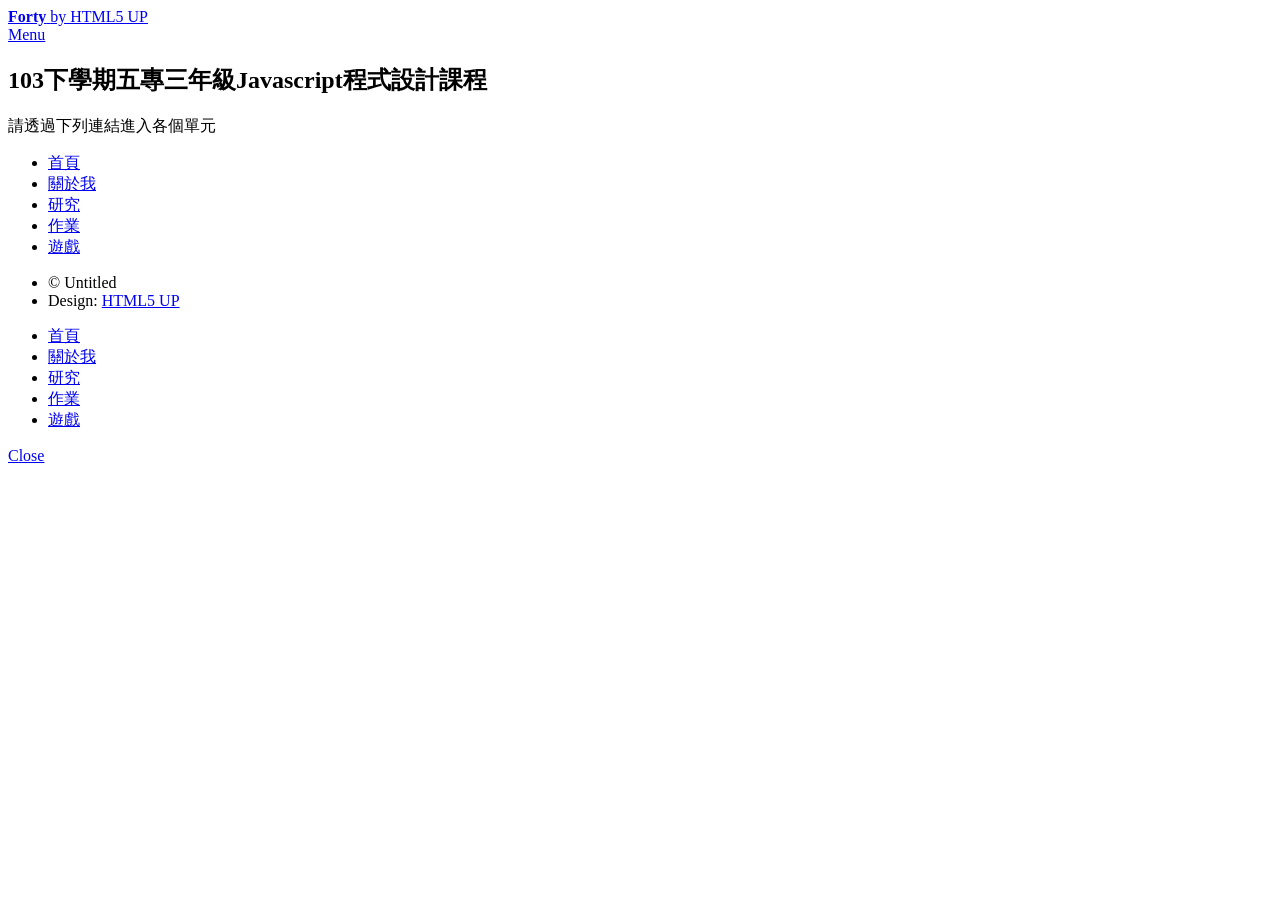
==== html5up-forty/index.html @ 5b2c2dc5 "2" ====
<!DOCTYPE HTML>
<html>
<head>
    <title>Javascript程式設計範例</title>
    <meta charset="utf-8" />
    <meta name="viewport" content="width=device-width, initial-scale=1, user-scalable=no" />
    <link rel="stylesheet" href="assets/css/main.css" />
    <noscript><link rel="stylesheet" href="assets/css/noscript.css" /></noscript>
</head>
<body class="is-preload">

    <!-- Wrapper -->
    <div id="wrapper">

        <!-- Header -->
        <header id="header" class="alt">
            <a href="index.html" class="logo"><strong>Forty</strong> <span>by HTML5 UP</span></a>
            <nav>
                <a href="#menu">Menu</a>
            </nav>
        </header>

        <!-- Menu -->
        <nav id="menu">
            <ul class="links">
                <li><a href="index.html">首頁</a></li>
                <li><a href="about.html">關於我</a></li>
                <li><a href="research.html">研究</a></li>
                <li><a href="homework.html">作業</a></li>
                <li><a href="game.html">遊戲</a></li>
            </ul>
        </nav>

        <!-- Banner -->
        <section id="banner" class="major">
            <div class="inner">
                <header class="major">
                    <h1>103下學期五專三年級Javascript程式設計課程</h1>
                </header>
                <div class="content">
                    <p>請透過下列連結進入各個單元</p>
                    <ul class="actions">
                        <li><a href="index.html" class="button primary">首頁</a></li>
                        <li><a href="about.html" class="button">關於我</a></li>
                        <li><a href="research.html" class="button">研究</a></li>
                        <li><a href="homework.html" class="button">作業</a></li>
                        <li><a href="game.html" class="button">遊戲</a></li>
                    </ul>
                </div>
            </div>
        </section>

        <!-- Main -->
        <div id="main">
            <!-- 你可以選擇在這裡加入更多內容 -->
        </div>

        <!-- Footer -->
        <footer id="footer">
            <div class="inner">
                <ul class="copyright">
                    <li>&copy; Untitled</li><li>Design: <a href="https://html5up.net">HTML5 UP</a></li>
                </ul>
            </div>
        </footer>

    </div>

    <!-- Scripts -->
    <script src="assets/js/jquery.min.js"></script>
    <script src="assets/js/jquery.scrolly.min.js"></script>
    <script src="assets/js/jquery.scrollex.min.js"></script>
    <script src="assets/js/browser.min.js"></script>
    <script src="assets/js/breakpoints.min.js"></script>
    <script src="assets/js/util.js"></script>
    <script src="assets/js/main.js"></script>

</body>
</html>
---- html5up-forty/assets/css/main.css ----
@import url(fontawesome-all.min.css);
@import url("https://fonts.googleapis.com/css?family=Source+Sans+Pro:300,300italic,600,600italic");

/*
	Forty by HTML5 UP
	html5up.net | @ajlkn
	Free for personal and commercial use under the CCA 3.0 license (html5up.net/license)
*/

html, body, div, span, applet, object,
iframe, h1, h2, h3, h4, h5, h6, p, blockquote,
pre, a, abbr, acronym, address, big, cite,
code, del, dfn, em, img, ins, kbd, q, s, samp,
small, strike, strong, sub, sup, tt, var, b,
u, i, center, dl, dt, dd, ol, ul, li, fieldset,
form, label, legend, table, caption, tbody,
tfoot, thead, tr, th, td, article, aside,
canvas, details, embed, figure, figcaption,
footer, header, hgroup, menu, nav, output, ruby,
section, summary, time, mark, audio, video {
	margin: 0;
	padding: 0;
	border: 0;
	font-size: 100%;
	font: inherit;
	vertical-align: baseline;}

article, aside, details, figcaption, figure,
footer, header, hgroup, menu, nav, section {
	display: block;}

body {
	line-height: 1;
}

ol, ul {
	list-style: none;
}

blockquote, q {
	quotes: none;
}

	blockquote:before, blockquote:after, q:before, q:after {
		content: '';
		content: none;
	}

table {
	border-collapse: collapse;
	border-spacing: 0;
}

body {
	-webkit-text-size-adjust: none;
}

mark {
	background-color: transparent;
	color: inherit;
}

input::-moz-focus-inner {
	border: 0;
	padding: 0;
}

input, select, textarea {
	-moz-appearance: none;
	-webkit-appearance: none;
	-ms-appearance: none;
	appearance: none;
}

/* Basic */

	@-ms-viewport {
		width: device-width;
	}

	body {
		-ms-overflow-style: scrollbar;
	}

	@media screen and (max-width: 480px) {

		html, body {
			min-width: 320px;
		}

	}

	html {
		box-sizing: border-box;
	}

	*, *:before, *:after {
		box-sizing: inherit;
	}

	body {
		background: #242943;
	}

		body.is-preload *, body.is-preload *:before, body.is-preload *:after {
			-moz-animation: none !important;
			-webkit-animation: none !important;
			-ms-animation: none !important;
			animation: none !important;
			-moz-transition: none !important;
			-webkit-transition: none !important;
			-ms-transition: none !important;
			transition: none !important;
		}

/* Type */

	body, input, select, textarea {
		color: #ffffff;
		font-family: "Source Sans Pro", Helvetica, sans-serif;
		font-size: 17pt;
		font-weight: 300;
		letter-spacing: 0.025em;
		line-height: 1.65;
	}

		@media screen and (max-width: 1680px) {

			body, input, select, textarea {
				font-size: 14pt;
			}

		}

		@media screen and (max-width: 1280px) {

			body, input, select, textarea {
				font-size: 12pt;
			}

		}

		@media screen and (max-width: 360px) {

			body, input, select, textarea {
				font-size: 11pt;
			}

		}

	a {
		-moz-transition: color 0.2s ease-in-out, border-bottom-color 0.2s ease-in-out;
		-webkit-transition: color 0.2s ease-in-out, border-bottom-color 0.2s ease-in-out;
		-ms-transition: color 0.2s ease-in-out, border-bottom-color 0.2s ease-in-out;
		transition: color 0.2s ease-in-out, border-bottom-color 0.2s ease-in-out;
		border-bottom: dotted 1px;
		color: inherit;
		text-decoration: none;
	}

		a:hover {
			border-bottom-color: transparent;
			color: #9bf1ff !important;
		}

		a:active {
			color: #53e3fb !important;
		}

	strong, b {
		color: #ffffff;
		font-weight: 600;
	}

	em, i {
		font-style: italic;
	}

	p {
		margin: 0 0 2em 0;
	}

	h1, h2, h3, h4, h5, h6 {
		color: #ffffff;
		font-weight: 600;
		line-height: 1.65;
		margin: 0 0 1em 0;
	}

		h1 a, h2 a, h3 a, h4 a, h5 a, h6 a {
			color: inherit;
			border-bottom: 0;
		}

	h1 {
		font-size: 2.5em;
	}

	h2 {
		font-size: 1.75em;
	}

	h3 {
		font-size: 1.35em;
	}

	h4 {
		font-size: 1.1em;
	}

	h5 {
		font-size: 0.9em;
	}

	h6 {
		font-size: 0.7em;
	}

	@media screen and (max-width: 736px) {

		h1 {
			font-size: 2em;
		}

		h2 {
			font-size: 1.5em;
		}

		h3 {
			font-size: 1.25em;
		}

	}

	sub {
		font-size: 0.8em;
		position: relative;
		top: 0.5em;
	}

	sup {
		font-size: 0.8em;
		position: relative;
		top: -0.5em;
	}

	blockquote {
		border-left: solid 4px rgba(212, 212, 255, 0.1);
		font-style: italic;
		margin: 0 0 2em 0;
		padding: 0.5em 0 0.5em 2em;
	}

	code {
		background: rgba(212, 212, 255, 0.035);
		font-family: "Courier New", monospace;
		font-size: 0.9em;
		margin: 0 0.25em;
		padding: 0.25em 0.65em;
	}

	pre {
		-webkit-overflow-scrolling: touch;
		font-family: "Courier New", monospace;
		font-size: 0.9em;
		margin: 0 0 2em 0;
	}

		pre code {
			display: block;
			line-height: 1.75;
			padding: 1em 1.5em;
			overflow-x: auto;
		}

	hr {
		border: 0;
		border-bottom: solid 1px rgba(212, 212, 255, 0.1);
		margin: 2em 0;
	}

		hr.major {
			margin: 3em 0;
		}

	.align-left {
		text-align: left;
	}

	.align-center {
		text-align: center;
	}

	.align-right {
		text-align: right;
	}

/* Row */

	.row {
		display: flex;
		flex-wrap: wrap;
		box-sizing: border-box;
		align-items: stretch;
	}

		.row > * {
			box-sizing: border-box;
		}

		.row.gtr-uniform > * > :last-child {
			margin-bottom: 0;
		}

		.row.aln-left {
			justify-content: flex-start;
		}

		.row.aln-center {
			justify-content: center;
		}

		.row.aln-right {
			justify-content: flex-end;
		}

		.row.aln-top {
			align-items: flex-start;
		}

		.row.aln-middle {
			align-items: center;
		}

		.row.aln-bottom {
			align-items: flex-end;
		}

		.row > .imp {
			order: -1;
		}

		.row > .col-1 {
			width: 8.33333%;
		}

		.row > .off-1 {
			margin-left: 8.33333%;
		}

		.row > .col-2 {
			width: 16.66667%;
		}

		.row > .off-2 {
			margin-left: 16.66667%;
		}

		.row > .col-3 {
			width: 25%;
		}

		.row > .off-3 {
			margin-left: 25%;
		}

		.row > .col-4 {
			width: 33.33333%;
		}

		.row > .off-4 {
			margin-left: 33.33333%;
		}

		.row > .col-5 {
			width: 41.66667%;
		}

		.row > .off-5 {
			margin-left: 41.66667%;
		}

		.row > .col-6 {
			width: 50%;
		}

		.row > .off-6 {
			margin-left: 50%;
		}

		.row > .col-7 {
			width: 58.33333%;
		}

		.row > .off-7 {
			margin-left: 58.33333%;
		}

		.row > .col-8 {
			width: 66.66667%;
		}

		.row > .off-8 {
			margin-left: 66.66667%;
		}

		.row > .col-9 {
			width: 75%;
		}

		.row > .off-9 {
			margin-left: 75%;
		}

		.row > .col-10 {
			width: 83.33333%;
		}

		.row > .off-10 {
			margin-left: 83.33333%;
		}

		.row > .col-11 {
			width: 91.66667%;
		}

		.row > .off-11 {
			margin-left: 91.66667%;
		}

		.row > .col-12 {
			width: 100%;
		}

		.row > .off-12 {
			margin-left: 100%;
		}

		.row.gtr-0 {
			margin-top: 0;
			margin-left: 0em;
		}

			.row.gtr-0 > * {
				padding: 0 0 0 0em;
			}

			.row.gtr-0.gtr-uniform {
				margin-top: 0em;
			}

				.row.gtr-0.gtr-uniform > * {
					padding-top: 0em;
				}

		.row.gtr-25 {
			margin-top: 0;
			margin-left: -0.5em;
		}

			.row.gtr-25 > * {
				padding: 0 0 0 0.5em;
			}

			.row.gtr-25.gtr-uniform {
				margin-top: -0.5em;
			}

				.row.gtr-25.gtr-uniform > * {
					padding-top: 0.5em;
				}

		.row.gtr-50 {
			margin-top: 0;
			margin-left: -1em;
		}

			.row.gtr-50 > * {
				padding: 0 0 0 1em;
			}

			.row.gtr-50.gtr-uniform {
				margin-top: -1em;
			}

				.row.gtr-50.gtr-uniform > * {
					padding-top: 1em;
				}

		.row {
			margin-top: 0;
			margin-left: -2em;
		}

			.row > * {
				padding: 0 0 0 2em;
			}

			.row.gtr-uniform {
				margin-top: -2em;
			}

				.row.gtr-uniform > * {
					padding-top: 2em;
				}

		.row.gtr-150 {
			margin-top: 0;
			margin-left: -3em;
		}

			.row.gtr-150 > * {
				padding: 0 0 0 3em;
			}

			.row.gtr-150.gtr-uniform {
				margin-top: -3em;
			}

				.row.gtr-150.gtr-uniform > * {
					padding-top: 3em;
				}

		.row.gtr-200 {
			margin-top: 0;
			margin-left: -4em;
		}

			.row.gtr-200 > * {
				padding: 0 0 0 4em;
			}

			.row.gtr-200.gtr-uniform {
				margin-top: -4em;
			}

				.row.gtr-200.gtr-uniform > * {
					padding-top: 4em;
				}

		@media screen and (max-width: 1680px) {

			.row {
				display: flex;
				flex-wrap: wrap;
				box-sizing: border-box;
				align-items: stretch;
			}

				.row > * {
					box-sizing: border-box;
				}

				.row.gtr-uniform > * > :last-child {
					margin-bottom: 0;
				}

				.row.aln-left {
					justify-content: flex-start;
				}

				.row.aln-center {
					justify-content: center;
				}

				.row.aln-right {
					justify-content: flex-end;
				}

				.row.aln-top {
					align-items: flex-start;
				}

				.row.aln-middle {
					align-items: center;
				}

				.row.aln-bottom {
					align-items: flex-end;
				}

				.row > .imp-xlarge {
					order: -1;
				}

				.row > .col-1-xlarge {
					width: 8.33333%;
				}

				.row > .off-1-xlarge {
					margin-left: 8.33333%;
				}

				.row > .col-2-xlarge {
					width: 16.66667%;
				}

				.row > .off-2-xlarge {
					margin-left: 16.66667%;
				}

				.row > .col-3-xlarge {
					width: 25%;
				}

				.row > .off-3-xlarge {
					margin-left: 25%;
				}

				.row > .col-4-xlarge {
					width: 33.33333%;
				}

				.row > .off-4-xlarge {
					margin-left: 33.33333%;
				}

				.row > .col-5-xlarge {
					width: 41.66667%;
				}

				.row > .off-5-xlarge {
					margin-left: 41.66667%;
				}

				.row > .col-6-xlarge {
					width: 50%;
				}

				.row > .off-6-xlarge {
					margin-left: 50%;
				}

				.row > .col-7-xlarge {
					width: 58.33333%;
				}

				.row > .off-7-xlarge {
					margin-left: 58.33333%;
				}

				.row > .col-8-xlarge {
					width: 66.66667%;
				}

				.row > .off-8-xlarge {
					margin-left: 66.66667%;
				}

				.row > .col-9-xlarge {
					width: 75%;
				}

				.row > .off-9-xlarge {
					margin-left: 75%;
				}

				.row > .col-10-xlarge {
					width: 83.33333%;
				}

				.row > .off-10-xlarge {
					margin-left: 83.33333%;
				}

				.row > .col-11-xlarge {
					width: 91.66667%;
				}

				.row > .off-11-xlarge {
					margin-left: 91.66667%;
				}

				.row > .col-12-xlarge {
					width: 100%;
				}

				.row > .off-12-xlarge {
					margin-left: 100%;
				}

				.row.gtr-0 {
					margin-top: 0;
					margin-left: 0em;
				}

					.row.gtr-0 > * {
						padding: 0 0 0 0em;
					}

					.row.gtr-0.gtr-uniform {
						margin-top: 0em;
					}

						.row.gtr-0.gtr-uniform > * {
							padding-top: 0em;
						}

				.row.gtr-25 {
					margin-top: 0;
					margin-left: -0.5em;
				}

					.row.gtr-25 > * {
						padding: 0 0 0 0.5em;
					}

					.row.gtr-25.gtr-uniform {
						margin-top: -0.5em;
					}

						.row.gtr-25.gtr-uniform > * {
							padding-top: 0.5em;
						}

				.row.gtr-50 {
					margin-top: 0;
					margin-left: -1em;
				}

					.row.gtr-50 > * {
						padding: 0 0 0 1em;
					}

					.row.gtr-50.gtr-uniform {
						margin-top: -1em;
					}

						.row.gtr-50.gtr-uniform > * {
							padding-top: 1em;
						}

				.row {
					margin-top: 0;
					margin-left: -2em;
				}

					.row > * {
						padding: 0 0 0 2em;
					}

					.row.gtr-uniform {
						margin-top: -2em;
					}

						.row.gtr-uniform > * {
							padding-top: 2em;
						}

				.row.gtr-150 {
					margin-top: 0;
					margin-left: -3em;
				}

					.row.gtr-150 > * {
						padding: 0 0 0 3em;
					}

					.row.gtr-150.gtr-uniform {
						margin-top: -3em;
					}

						.row.gtr-150.gtr-uniform > * {
							padding-top: 3em;
						}

				.row.gtr-200 {
					margin-top: 0;
					margin-left: -4em;
				}

					.row.gtr-200 > * {
						padding: 0 0 0 4em;
					}

					.row.gtr-200.gtr-uniform {
						margin-top: -4em;
					}

						.row.gtr-200.gtr-uniform > * {
							padding-top: 4em;
						}

		}

		@media screen and (max-width: 1280px) {

			.row {
				display: flex;
				flex-wrap: wrap;
				box-sizing: border-box;
				align-items: stretch;
			}

				.row > * {
					box-sizing: border-box;
				}

				.row.gtr-uniform > * > :last-child {
					margin-bottom: 0;
				}

				.row.aln-left {
					justify-content: flex-start;
				}

				.row.aln-center {
					justify-content: center;
				}

				.row.aln-right {
					justify-content: flex-end;
				}

				.row.aln-top {
					align-items: flex-start;
				}

				.row.aln-middle {
					align-items: center;
				}

				.row.aln-bottom {
					align-items: flex-end;
				}

				.row > .imp-large {
					order: -1;
				}

				.row > .col-1-large {
					width: 8.33333%;
				}

				.row > .off-1-large {
					margin-left: 8.33333%;
				}

				.row > .col-2-large {
					width: 16.66667%;
				}

				.row > .off-2-large {
					margin-left: 16.66667%;
				}

				.row > .col-3-large {
					width: 25%;
				}

				.row > .off-3-large {
					margin-left: 25%;
				}

				.row > .col-4-large {
					width: 33.33333%;
				}

				.row > .off-4-large {
					margin-left: 33.33333%;
				}

				.row > .col-5-large {
					width: 41.66667%;
				}

				.row > .off-5-large {
					margin-left: 41.66667%;
				}

				.row > .col-6-large {
					width: 50%;
				}

				.row > .off-6-large {
					margin-left: 50%;
				}

				.row > .col-7-large {
					width: 58.33333%;
				}

				.row > .off-7-large {
					margin-left: 58.33333%;
				}

				.row > .col-8-large {
					width: 66.66667%;
				}

				.row > .off-8-large {
					margin-left: 66.66667%;
				}

				.row > .col-9-large {
					width: 75%;
				}

				.row > .off-9-large {
					margin-left: 75%;
				}

				.row > .col-10-large {
					width: 83.33333%;
				}

				.row > .off-10-large {
					margin-left: 83.33333%;
				}

				.row > .col-11-large {
					width: 91.66667%;
				}

				.row > .off-11-large {
					margin-left: 91.66667%;
				}

				.row > .col-12-large {
					width: 100%;
				}

				.row > .off-12-large {
					margin-left: 100%;
				}

				.row.gtr-0 {
					margin-top: 0;
					margin-left: 0em;
				}

					.row.gtr-0 > * {
						padding: 0 0 0 0em;
					}

					.row.gtr-0.gtr-uniform {
						margin-top: 0em;
					}

						.row.gtr-0.gtr-uniform > * {
							padding-top: 0em;
						}

				.row.gtr-25 {
					margin-top: 0;
					margin-left: -0.375em;
				}

					.row.gtr-25 > * {
						padding: 0 0 0 0.375em;
					}

					.row.gtr-25.gtr-uniform {
						margin-top: -0.375em;
					}

						.row.gtr-25.gtr-uniform > * {
							padding-top: 0.375em;
						}

				.row.gtr-50 {
					margin-top: 0;
					margin-left: -0.75em;
				}

					.row.gtr-50 > * {
						padding: 0 0 0 0.75em;
					}

					.row.gtr-50.gtr-uniform {
						margin-top: -0.75em;
					}

						.row.gtr-50.gtr-uniform > * {
							padding-top: 0.75em;
						}

				.row {
					margin-top: 0;
					margin-left: -1.5em;
				}

					.row > * {
						padding: 0 0 0 1.5em;
					}

					.row.gtr-uniform {
						margin-top: -1.5em;
					}

						.row.gtr-uniform > * {
							padding-top: 1.5em;
						}

				.row.gtr-150 {
					margin-top: 0;
					margin-left: -2.25em;
				}

					.row.gtr-150 > * {
						padding: 0 0 0 2.25em;
					}

					.row.gtr-150.gtr-uniform {
						margin-top: -2.25em;
					}

						.row.gtr-150.gtr-uniform > * {
							padding-top: 2.25em;
						}

				.row.gtr-200 {
					margin-top: 0;
					margin-left: -3em;
				}

					.row.gtr-200 > * {
						padding: 0 0 0 3em;
					}

					.row.gtr-200.gtr-uniform {
						margin-top: -3em;
					}

						.row.gtr-200.gtr-uniform > * {
							padding-top: 3em;
						}

		}

		@media screen and (max-width: 980px) {

			.row {
				display: flex;
				flex-wrap: wrap;
				box-sizing: border-box;
				align-items: stretch;
			}

				.row > * {
					box-sizing: border-box;
				}

				.row.gtr-uniform > * > :last-child {
					margin-bottom: 0;
				}

				.row.aln-left {
					justify-content: flex-start;
				}

				.row.aln-center {
					justify-content: center;
				}

				.row.aln-right {
					justify-content: flex-end;
				}

				.row.aln-top {
					align-items: flex-start;
				}

				.row.aln-middle {
					align-items: center;
				}

				.row.aln-bottom {
					align-items: flex-end;
				}

				.row > .imp-medium {
					order: -1;
				}

				.row > .col-1-medium {
					width: 8.33333%;
				}

				.row > .off-1-medium {
					margin-left: 8.33333%;
				}

				.row > .col-2-medium {
					width: 16.66667%;
				}

				.row > .off-2-medium {
					margin-left: 16.66667%;
				}

				.row > .col-3-medium {
					width: 25%;
				}

				.row > .off-3-medium {
					margin-left: 25%;
				}

				.row > .col-4-medium {
					width: 33.33333%;
				}

				.row > .off-4-medium {
					margin-left: 33.33333%;
				}

				.row > .col-5-medium {
					width: 41.66667%;
				}

				.row > .off-5-medium {
					margin-left: 41.66667%;
				}

				.row > .col-6-medium {
					width: 50%;
				}

				.row > .off-6-medium {
					margin-left: 50%;
				}

				.row > .col-7-medium {
					width: 58.33333%;
				}

				.row > .off-7-medium {
					margin-left: 58.33333%;
				}

				.row > .col-8-medium {
					width: 66.66667%;
				}

				.row > .off-8-medium {
					margin-left: 66.66667%;
				}

				.row > .col-9-medium {
					width: 75%;
				}

				.row > .off-9-medium {
					margin-left: 75%;
				}

				.row > .col-10-medium {
					width: 83.33333%;
				}

				.row > .off-10-medium {
					margin-left: 83.33333%;
				}

				.row > .col-11-medium {
					width: 91.66667%;
				}

				.row > .off-11-medium {
					margin-left: 91.66667%;
				}

				.row > .col-12-medium {
					width: 100%;
				}

				.row > .off-12-medium {
					margin-left: 100%;
				}

				.row.gtr-0 {
					margin-top: 0;
					margin-left: 0em;
				}

					.row.gtr-0 > * {
						padding: 0 0 0 0em;
					}

					.row.gtr-0.gtr-uniform {
						margin-top: 0em;
					}

						.row.gtr-0.gtr-uniform > * {
							padding-top: 0em;
						}

				.row.gtr-25 {
					margin-top: 0;
					margin-left: -0.375em;
				}

					.row.gtr-25 > * {
						padding: 0 0 0 0.375em;
					}

					.row.gtr-25.gtr-uniform {
						margin-top: -0.375em;
					}

						.row.gtr-25.gtr-uniform > * {
							padding-top: 0.375em;
						}

				.row.gtr-50 {
					margin-top: 0;
					margin-left: -0.75em;
				}

					.row.gtr-50 > * {
						padding: 0 0 0 0.75em;
					}

					.row.gtr-50.gtr-uniform {
						margin-top: -0.75em;
					}

						.row.gtr-50.gtr-uniform > * {
							padding-top: 0.75em;
						}

				.row {
					margin-top: 0;
					margin-left: -1.5em;
				}

					.row > * {
						padding: 0 0 0 1.5em;
					}

					.row.gtr-uniform {
						margin-top: -1.5em;
					}

						.row.gtr-uniform > * {
							padding-top: 1.5em;
						}

				.row.gtr-150 {
					margin-top: 0;
					margin-left: -2.25em;
				}

					.row.gtr-150 > * {
						padding: 0 0 0 2.25em;
					}

					.row.gtr-150.gtr-uniform {
						margin-top: -2.25em;
					}

						.row.gtr-150.gtr-uniform > * {
							padding-top: 2.25em;
						}

				.row.gtr-200 {
					margin-top: 0;
					margin-left: -3em;
				}

					.row.gtr-200 > * {
						padding: 0 0 0 3em;
					}

					.row.gtr-200.gtr-uniform {
						margin-top: -3em;
					}

						.row.gtr-200.gtr-uniform > * {
							padding-top: 3em;
						}

		}

		@media screen and (max-width: 736px) {

			.row {
				display: flex;
				flex-wrap: wrap;
				box-sizing: border-box;
				align-items: stretch;
			}

				.row > * {
					box-sizing: border-box;
				}

				.row.gtr-uniform > * > :last-child {
					margin-bottom: 0;
				}

				.row.aln-left {
					justify-content: flex-start;
				}

				.row.aln-center {
					justify-content: center;
				}

				.row.aln-right {
					justify-content: flex-end;
				}

				.row.aln-top {
					align-items: flex-start;
				}

				.row.aln-middle {
					align-items: center;
				}

				.row.aln-bottom {
					align-items: flex-end;
				}

				.row > .imp-small {
					order: -1;
				}

				.row > .col-1-small {
					width: 8.33333%;
				}

				.row > .off-1-small {
					margin-left: 8.33333%;
				}

				.row > .col-2-small {
					width: 16.66667%;
				}

				.row > .off-2-small {
					margin-left: 16.66667%;
				}

				.row > .col-3-small {
					width: 25%;
				}

				.row > .off-3-small {
					margin-left: 25%;
				}

				.row > .col-4-small {
					width: 33.33333%;
				}

				.row > .off-4-small {
					margin-left: 33.33333%;
				}

				.row > .col-5-small {
					width: 41.66667%;
				}

				.row > .off-5-small {
					margin-left: 41.66667%;
				}

				.row > .col-6-small {
					width: 50%;
				}

				.row > .off-6-small {
					margin-left: 50%;
				}

				.row > .col-7-small {
					width: 58.33333%;
				}

				.row > .off-7-small {
					margin-left: 58.33333%;
				}

				.row > .col-8-small {
					width: 66.66667%;
				}

				.row > .off-8-small {
					margin-left: 66.66667%;
				}

				.row > .col-9-small {
					width: 75%;
				}

				.row > .off-9-small {
					margin-left: 75%;
				}

				.row > .col-10-small {
					width: 83.33333%;
				}

				.row > .off-10-small {
					margin-left: 83.33333%;
				}

				.row > .col-11-small {
					width: 91.66667%;
				}

				.row > .off-11-small {
					margin-left: 91.66667%;
				}

				.row > .col-12-small {
					width: 100%;
				}

				.row > .off-12-small {
					margin-left: 100%;
				}

				.row.gtr-0 {
					margin-top: 0;
					margin-left: 0em;
				}

					.row.gtr-0 > * {
						padding: 0 0 0 0em;
					}

					.row.gtr-0.gtr-uniform {
						margin-top: 0em;
					}

						.row.gtr-0.gtr-uniform > * {
							padding-top: 0em;
						}

				.row.gtr-25 {
					margin-top: 0;
					margin-left: -0.3125em;
				}

					.row.gtr-25 > * {
						padding: 0 0 0 0.3125em;
					}

					.row.gtr-25.gtr-uniform {
						margin-top: -0.3125em;
					}

						.row.gtr-25.gtr-uniform > * {
							padding-top: 0.3125em;
						}

				.row.gtr-50 {
					margin-top: 0;
					margin-left: -0.625em;
				}

					.row.gtr-50 > * {
						padding: 0 0 0 0.625em;
					}

					.row.gtr-50.gtr-uniform {
						margin-top: -0.625em;
					}

						.row.gtr-50.gtr-uniform > * {
							padding-top: 0.625em;
						}

				.row {
					margin-top: 0;
					margin-left: -1.25em;
				}

					.row > * {
						padding: 0 0 0 1.25em;
					}

					.row.gtr-uniform {
						margin-top: -1.25em;
					}

						.row.gtr-uniform > * {
							padding-top: 1.25em;
						}

				.row.gtr-150 {
					margin-top: 0;
					margin-left: -1.875em;
				}

					.row.gtr-150 > * {
						padding: 0 0 0 1.875em;
					}

					.row.gtr-150.gtr-uniform {
						margin-top: -1.875em;
					}

						.row.gtr-150.gtr-uniform > * {
							padding-top: 1.875em;
						}

				.row.gtr-200 {
					margin-top: 0;
					margin-left: -2.5em;
				}

					.row.gtr-200 > * {
						padding: 0 0 0 2.5em;
					}

					.row.gtr-200.gtr-uniform {
						margin-top: -2.5em;
					}

						.row.gtr-200.gtr-uniform > * {
							padding-top: 2.5em;
						}

		}

		@media screen and (max-width: 480px) {

			.row {
				display: flex;
				flex-wrap: wrap;
				box-sizing: border-box;
				align-items: stretch;
			}

				.row > * {
					box-sizing: border-box;
				}

				.row.gtr-uniform > * > :last-child {
					margin-bottom: 0;
				}

				.row.aln-left {
					justify-content: flex-start;
				}

				.row.aln-center {
					justify-content: center;
				}

				.row.aln-right {
					justify-content: flex-end;
				}

				.row.aln-top {
					align-items: flex-start;
				}

				.row.aln-middle {
					align-items: center;
				}

				.row.aln-bottom {
					align-items: flex-end;
				}

				.row > .imp-xsmall {
					order: -1;
				}

				.row > .col-1-xsmall {
					width: 8.33333%;
				}

				.row > .off-1-xsmall {
					margin-left: 8.33333%;
				}

				.row > .col-2-xsmall {
					width: 16.66667%;
				}

				.row > .off-2-xsmall {
					margin-left: 16.66667%;
				}

				.row > .col-3-xsmall {
					width: 25%;
				}

				.row > .off-3-xsmall {
					margin-left: 25%;
				}

				.row > .col-4-xsmall {
					width: 33.33333%;
				}

				.row > .off-4-xsmall {
					margin-left: 33.33333%;
				}

				.row > .col-5-xsmall {
					width: 41.66667%;
				}

				.row > .off-5-xsmall {
					margin-left: 41.66667%;
				}

				.row > .col-6-xsmall {
					width: 50%;
				}

				.row > .off-6-xsmall {
					margin-left: 50%;
				}

				.row > .col-7-xsmall {
					width: 58.33333%;
				}

				.row > .off-7-xsmall {
					margin-left: 58.33333%;
				}

				.row > .col-8-xsmall {
					width: 66.66667%;
				}

				.row > .off-8-xsmall {
					margin-left: 66.66667%;
				}

				.row > .col-9-xsmall {
					width: 75%;
				}

				.row > .off-9-xsmall {
					margin-left: 75%;
				}

				.row > .col-10-xsmall {
					width: 83.33333%;
				}

				.row > .off-10-xsmall {
					margin-left: 83.33333%;
				}

				.row > .col-11-xsmall {
					width: 91.66667%;
				}

				.row > .off-11-xsmall {
					margin-left: 91.66667%;
				}

				.row > .col-12-xsmall {
					width: 100%;
				}

				.row > .off-12-xsmall {
					margin-left: 100%;
				}

				.row.gtr-0 {
					margin-top: 0;
					margin-left: 0em;
				}

					.row.gtr-0 > * {
						padding: 0 0 0 0em;
					}

					.row.gtr-0.gtr-uniform {
						margin-top: 0em;
					}

						.row.gtr-0.gtr-uniform > * {
							padding-top: 0em;
						}

				.row.gtr-25 {
					margin-top: 0;
					margin-left: -0.3125em;
				}

					.row.gtr-25 > * {
						padding: 0 0 0 0.3125em;
					}

					.row.gtr-25.gtr-uniform {
						margin-top: -0.3125em;
					}

						.row.gtr-25.gtr-uniform > * {
							padding-top: 0.3125em;
						}

				.row.gtr-50 {
					margin-top: 0;
					margin-left: -0.625em;
				}

					.row.gtr-50 > * {
						padding: 0 0 0 0.625em;
					}

					.row.gtr-50.gtr-uniform {
						margin-top: -0.625em;
					}

						.row.gtr-50.gtr-uniform > * {
							padding-top: 0.625em;
						}

				.row {
					margin-top: 0;
					margin-left: -1.25em;
				}

					.row > * {
						padding: 0 0 0 1.25em;
					}

					.row.gtr-uniform {
						margin-top: -1.25em;
					}

						.row.gtr-uniform > * {
							padding-top: 1.25em;
						}

				.row.gtr-150 {
					margin-top: 0;
					margin-left: -1.875em;
				}

					.row.gtr-150 > * {
						padding: 0 0 0 1.875em;
					}

					.row.gtr-150.gtr-uniform {
						margin-top: -1.875em;
					}

						.row.gtr-150.gtr-uniform > * {
							padding-top: 1.875em;
						}

				.row.gtr-200 {
					margin-top: 0;
					margin-left: -2.5em;
				}

					.row.gtr-200 > * {
						padding: 0 0 0 2.5em;
					}

					.row.gtr-200.gtr-uniform {
						margin-top: -2.5em;
					}

						.row.gtr-200.gtr-uniform > * {
							padding-top: 2.5em;
						}

		}

/* Section/Article */

	section.special, article.special {
		text-align: center;
	}

	header.major {
		width: -moz-max-content;
		width: -webkit-max-content;
		width: -ms-max-content;
		width: max-content;
		margin-bottom: 2em;
	}

		header.major > :first-child {
			margin-bottom: 0;
			width: calc(100% + 0.5em);
		}

			header.major > :first-child:after {
				content: '';
				background-color: #ffffff;
				display: block;
				height: 2px;
				margin: 0.325em 0 0.5em 0;
				width: 100%;
			}

		header.major > p {
			font-size: 0.7em;
			font-weight: 600;
			letter-spacing: 0.25em;
			margin-bottom: 0;
			text-transform: uppercase;
		}

		body.is-ie header.major > :first-child:after {
			max-width: 9em;
		}

		body.is-ie header.major > h1:after {
			max-width: 100% !important;
		}

	@media screen and (max-width: 736px) {

		header.major > p br {
			display: none;
		}

	}

/* Form */

	form {
		margin: 0 0 2em 0;
	}

		form > :last-child {
			margin-bottom: 0;
		}

		form > .fields {
			display: -moz-flex;
			display: -webkit-flex;
			display: -ms-flex;
			display: flex;
			-moz-flex-wrap: wrap;
			-webkit-flex-wrap: wrap;
			-ms-flex-wrap: wrap;
			flex-wrap: wrap;
			width: calc(100% + 3em);
			margin: -1.5em 0 2em -1.5em;
		}

			form > .fields > .field {
				-moz-flex-grow: 0;
				-webkit-flex-grow: 0;
				-ms-flex-grow: 0;
				flex-grow: 0;
				-moz-flex-shrink: 0;
				-webkit-flex-shrink: 0;
				-ms-flex-shrink: 0;
				flex-shrink: 0;
				padding: 1.5em 0 0 1.5em;
				width: calc(100% - 1.5em);
			}

				form > .fields > .field.half {
					width: calc(50% - 0.75em);
				}

				form > .fields > .field.third {
					width: calc(100%/3 - 0.5em);
				}

				form > .fields > .field.quarter {
					width: calc(25% - 0.375em);
				}

		@media screen and (max-width: 480px) {

			form > .fields {
				width: calc(100% + 3em);
				margin: -1.5em 0 2em -1.5em;
			}

				form > .fields > .field {
					padding: 1.5em 0 0 1.5em;
					width: calc(100% - 1.5em);
				}

					form > .fields > .field.half {
						width: calc(100% - 1.5em);
					}

					form > .fields > .field.third {
						width: calc(100% - 1.5em);
					}

					form > .fields > .field.quarter {
						width: calc(100% - 1.5em);
					}

		}

	label {
		color: #ffffff;
		display: block;
		font-size: 0.8em;
		font-weight: 600;
		letter-spacing: 0.25em;
		margin: 0 0 1em 0;
		text-transform: uppercase;
	}

	input[type="text"],
	input[type="password"],
	input[type="email"],
	input[type="tel"],
	input[type="search"],
	input[type="url"],
	select,
	textarea {
		-moz-appearance: none;
		-webkit-appearance: none;
		-ms-appearance: none;
		appearance: none;
		background: rgba(212, 212, 255, 0.035);
		border: none;
		border-radius: 0;
		color: inherit;
		display: block;
		outline: 0;
		padding: 0 1em;
		text-decoration: none;
		width: 100%;
	}

		input[type="text"]:invalid,
		input[type="password"]:invalid,
		input[type="email"]:invalid,
		input[type="tel"]:invalid,
		input[type="search"]:invalid,
		input[type="url"]:invalid,
		select:invalid,
		textarea:invalid {
			box-shadow: none;
		}

		input[type="text"]:focus,
		input[type="password"]:focus,
		input[type="email"]:focus,
		input[type="tel"]:focus,
		input[type="search"]:focus,
		input[type="url"]:focus,
		select:focus,
		textarea:focus {
			border-color: #9bf1ff;
			box-shadow: 0 0 0 2px #9bf1ff;
		}

	select {
		background-image: url("data:image/svg+xml;charset=utf8,%3Csvg xmlns='http://www.w3.org/2000/svg' width='40' height='40' preserveAspectRatio='none' viewBox='0 0 40 40'%3E%3Cpath d='M9.4,12.3l10.4,10.4l10.4-10.4c0.2-0.2,0.5-0.4,0.9-0.4c0.3,0,0.6,0.1,0.9,0.4l3.3,3.3c0.2,0.2,0.4,0.5,0.4,0.9 c0,0.4-0.1,0.6-0.4,0.9L20.7,31.9c-0.2,0.2-0.5,0.4-0.9,0.4c-0.3,0-0.6-0.1-0.9-0.4L4.3,17.3c-0.2-0.2-0.4-0.5-0.4-0.9 c0-0.4,0.1-0.6,0.4-0.9l3.3-3.3c0.2-0.2,0.5-0.4,0.9-0.4S9.1,12.1,9.4,12.3z' fill='rgba(212, 212, 255, 0.1)' /%3E%3C/svg%3E");
		background-size: 1.25rem;
		background-repeat: no-repeat;
		background-position: calc(100% - 1rem) center;
		height: 2.75em;
		padding-right: 2.75em;
		text-overflow: ellipsis;
	}

		select option {
			color: #ffffff;
			background: #242943;
		}

		select:focus::-ms-value {
			background-color: transparent;
		}

		select::-ms-expand {
			display: none;
		}

	input[type="text"],
	input[type="password"],
	input[type="email"],
	input[type="tel"],
	input[type="search"],
	input[type="url"],
	select {
		height: 2.75em;
	}

	textarea {
		padding: 0.75em 1em;
	}

	input[type="checkbox"],
	input[type="radio"] {
		-moz-appearance: none;
		-webkit-appearance: none;
		-ms-appearance: none;
		appearance: none;
		display: block;
		float: left;
		margin-right: -2em;
		opacity: 0;
		width: 1em;
		z-index: -1;
	}

		input[type="checkbox"] + label,
		input[type="radio"] + label {
			text-decoration: none;
			color: #ffffff;
			cursor: pointer;
			display: inline-block;
			font-weight: 300;
			padding-left: 2.65em;
			padding-right: 0.75em;
			position: relative;
		}

			input[type="checkbox"] + label:before,
			input[type="radio"] + label:before {
				-moz-osx-font-smoothing: grayscale;
				-webkit-font-smoothing: antialiased;
				display: inline-block;
				font-style: normal;
				font-variant: normal;
				text-rendering: auto;
				line-height: 1;
				text-transform: none !important;
				font-family: 'Font Awesome 5 Free';
				font-weight: 900;
			}

			input[type="checkbox"] + label:before,
			input[type="radio"] + label:before {
				background: rgba(212, 212, 255, 0.035);
				content: '';
				display: inline-block;
				font-size: 0.8em;
				height: 2.0625em;
				left: 0;
				letter-spacing: 0;
				line-height: 2.0625em;
				position: absolute;
				text-align: center;
				top: 0;
				width: 2.0625em;
			}

		input[type="checkbox"]:checked + label:before,
		input[type="radio"]:checked + label:before {
			background: #ffffff;
			border-color: #9bf1ff;
			content: '\f00c';
			color: #242943;
		}

		input[type="checkbox"]:focus + label:before,
		input[type="radio"]:focus + label:before {
			box-shadow: 0 0 0 2px #9bf1ff;
		}

	input[type="radio"] + label:before {
		border-radius: 100%;
	}

	::-webkit-input-placeholder {
		color: rgba(244, 244, 255, 0.2) !important;
		opacity: 1.0;
	}

	:-moz-placeholder {
		color: rgba(244, 244, 255, 0.2) !important;
		opacity: 1.0;
	}

	::-moz-placeholder {
		color: rgba(244, 244, 255, 0.2) !important;
		opacity: 1.0;
	}

	:-ms-input-placeholder {
		color: rgba(244, 244, 255, 0.2) !important;
		opacity: 1.0;
	}

/* Box */

	.box {
		border: solid 1px rgba(212, 212, 255, 0.1);
		margin-bottom: 2em;
		padding: 1.5em;
	}

		.box > :last-child,
		.box > :last-child > :last-child,
		.box > :last-child > :last-child > :last-child {
			margin-bottom: 0;
		}

		.box.alt {
			border: 0;
			border-radius: 0;
			padding: 0;
		}

/* Icon */

	.icon {
		text-decoration: none;
		border-bottom: none;
		position: relative;
	}

		.icon:before {
			-moz-osx-font-smoothing: grayscale;
			-webkit-font-smoothing: antialiased;
			display: inline-block;
			font-style: normal;
			font-variant: normal;
			text-rendering: auto;
			line-height: 1;
			text-transform: none !important;
			font-family: 'Font Awesome 5 Free';
			font-weight: 400;
		}

		.icon > .label {
			display: none;
		}

		.icon:before {
			line-height: inherit;
		}

		.icon.solid:before {
			font-weight: 900;
		}

		.icon.brands:before {
			font-family: 'Font Awesome 5 Brands';
		}

		.icon.alt:before {
			background-color: #ffffff;
			border-radius: 100%;
			color: #242943;
			display: inline-block;
			height: 2em;
			line-height: 2em;
			text-align: center;
			width: 2em;
		}

	a.icon.alt:before {
		-moz-transition: background-color 0.2s ease-in-out;
		-webkit-transition: background-color 0.2s ease-in-out;
		-ms-transition: background-color 0.2s ease-in-out;
		transition: background-color 0.2s ease-in-out;
	}

	a.icon.alt:hover:before {
		background-color: #6fc3df;
	}

	a.icon.alt:active:before {
		background-color: #37a6cb;
	}

/* Image */

	.image {
		border: 0;
		display: inline-block;
		position: relative;
	}

		.image img {
			display: block;
		}

		.image.left, .image.right {
			max-width: 30%;
		}

			.image.left img, .image.right img {
				width: 100%;
			}

		.image.left {
			float: left;
			margin: 0 1.5em 1.25em 0;
			top: 0.25em;
		}

		.image.right {
			float: right;
			margin: 0 0 1.25em 1.5em;
			top: 0.25em;
		}

		.image.fit {
			display: block;
			margin: 0 0 2em 0;
			width: 100%;
		}

			.image.fit img {
				width: 100%;
			}

		.image.main {
			display: block;
			margin: 2.5em 0;
			width: 100%;
		}

			.image.main img {
				width: 100%;
			}

			@media screen and (max-width: 736px) {

				.image.main {
					margin: 1.5em 0;
				}

			}

/* List */

	ol {
		list-style: decimal;
		margin: 0 0 2em 0;
		padding-left: 1.25em;
	}

		ol li {
			padding-left: 0.25em;
		}

	ul {
		list-style: disc;
		margin: 0 0 2em 0;
		padding-left: 1em;
	}

		ul li {
			padding-left: 0.5em;
		}

		ul.alt {
			list-style: none;
			padding-left: 0;
		}

			ul.alt li {
				border-top: solid 1px rgba(212, 212, 255, 0.1);
				padding: 0.5em 0;
			}

				ul.alt li:first-child {
					border-top: 0;
					padding-top: 0;
				}

	dl {
		margin: 0 0 2em 0;
	}

		dl dt {
			display: block;
			font-weight: 600;
			margin: 0 0 1em 0;
		}

		dl dd {
			margin-left: 2em;
		}

/* Actions */

	ul.actions {
		display: -moz-flex;
		display: -webkit-flex;
		display: -ms-flex;
		display: flex;
		cursor: default;
		list-style: none;
		margin-left: -1em;
		padding-left: 0;
	}

		ul.actions li {
			padding: 0 0 0 1em;
			vertical-align: middle;
		}

		ul.actions.special {
			-moz-justify-content: center;
			-webkit-justify-content: center;
			-ms-justify-content: center;
			justify-content: center;
			width: 100%;
			margin-left: 0;
		}

			ul.actions.special li:first-child {
				padding-left: 0;
			}

		ul.actions.stacked {
			-moz-flex-direction: column;
			-webkit-flex-direction: column;
			-ms-flex-direction: column;
			flex-direction: column;
			margin-left: 0;
		}

			ul.actions.stacked li {
				padding: 1.3em 0 0 0;
			}

				ul.actions.stacked li:first-child {
					padding-top: 0;
				}

		ul.actions.fit {
			width: calc(100% + 1em);
		}

			ul.actions.fit li {
				-moz-flex-grow: 1;
				-webkit-flex-grow: 1;
				-ms-flex-grow: 1;
				flex-grow: 1;
				-moz-flex-shrink: 1;
				-webkit-flex-shrink: 1;
				-ms-flex-shrink: 1;
				flex-shrink: 1;
				width: 100%;
			}

				ul.actions.fit li > * {
					width: 100%;
				}

			ul.actions.fit.stacked {
				width: 100%;
			}

/* Icons */

	ul.icons {
		cursor: default;
		list-style: none;
		padding-left: 0;
	}

		ul.icons li {
			display: inline-block;
			padding: 0 1em 0 0;
		}

			ul.icons li:last-child {
				padding-right: 0;
			}

		@media screen and (max-width: 736px) {

			ul.icons li {
				padding: 0 0.75em 0 0;
			}

		}

/* Pagination */

	ul.pagination {
		cursor: default;
		list-style: none;
		padding-left: 0;
	}

		ul.pagination li {
			display: inline-block;
			padding-left: 0;
			vertical-align: middle;
		}

			ul.pagination li > .page {
				-moz-transition: background-color 0.2s ease-in-out, color 0.2s ease-in-out;
				-webkit-transition: background-color 0.2s ease-in-out, color 0.2s ease-in-out;
				-ms-transition: background-color 0.2s ease-in-out, color 0.2s ease-in-out;
				transition: background-color 0.2s ease-in-out, color 0.2s ease-in-out;
				border-bottom: 0;
				display: inline-block;
				font-size: 0.8em;
				font-weight: 600;
				height: 1.5em;
				line-height: 1.5em;
				margin: 0 0.125em;
				min-width: 1.5em;
				padding: 0 0.5em;
				text-align: center;
			}

				ul.pagination li > .page.active {
					background-color: #ffffff;
					color: #242943;
				}

					ul.pagination li > .page.active:hover {
						background-color: #9bf1ff;
						color: #242943 !important;
					}

					ul.pagination li > .page.active:active {
						background-color: #53e3fb;
					}

			ul.pagination li:first-child {
				padding-right: 0.75em;
			}

			ul.pagination li:last-child {
				padding-left: 0.75em;
			}

		@media screen and (max-width: 480px) {

			ul.pagination li:nth-child(n+2):nth-last-child(n+2) {
				display: none;
			}

			ul.pagination li:first-child {
				padding-right: 0;
			}

		}

/* Table */

	.table-wrapper {
		-webkit-overflow-scrolling: touch;
		overflow-x: auto;
	}

	table {
		margin: 0 0 2em 0;
		width: 100%;
	}

		table tbody tr {
			border: solid 1px rgba(212, 212, 255, 0.1);
			border-left: 0;
			border-right: 0;
		}

			table tbody tr:nth-child(2n + 1) {
				background-color: rgba(212, 212, 255, 0.035);
			}

		table td {
			padding: 0.75em 0.75em;
		}

		table th {
			color: #ffffff;
			font-size: 0.9em;
			font-weight: 600;
			padding: 0 0.75em 0.75em 0.75em;
			text-align: left;
		}

		table thead {
			border-bottom: solid 2px rgba(212, 212, 255, 0.1);
		}

		table tfoot {
			border-top: solid 2px rgba(212, 212, 255, 0.1);
		}

		table.alt {
			border-collapse: separate;
		}

			table.alt tbody tr td {
				border: solid 1px rgba(212, 212, 255, 0.1);
				border-left-width: 0;
				border-top-width: 0;
			}

				table.alt tbody tr td:first-child {
					border-left-width: 1px;
				}

			table.alt tbody tr:first-child td {
				border-top-width: 1px;
			}

			table.alt thead {
				border-bottom: 0;
			}

			table.alt tfoot {
				border-top: 0;
			}

/* Button */

	input[type="submit"],
	input[type="reset"],
	input[type="button"],
	button,
	.button {
		-moz-appearance: none;
		-webkit-appearance: none;
		-ms-appearance: none;
		appearance: none;
		-moz-transition: background-color 0.2s ease-in-out, box-shadow 0.2s ease-in-out, color 0.2s ease-in-out;
		-webkit-transition: background-color 0.2s ease-in-out, box-shadow 0.2s ease-in-out, color 0.2s ease-in-out;
		-ms-transition: background-color 0.2s ease-in-out, box-shadow 0.2s ease-in-out, color 0.2s ease-in-out;
		transition: background-color 0.2s ease-in-out, box-shadow 0.2s ease-in-out, color 0.2s ease-in-out;
		background-color: transparent;
		border: 0;
		border-radius: 0;
		box-shadow: inset 0 0 0 2px #ffffff;
		color: #ffffff;
		cursor: pointer;
		display: inline-block;
		font-size: 0.8em;
		font-weight: 600;
		height: 3.5em;
		letter-spacing: 0.25em;
		line-height: 3.5em;
		padding: 0 1.75em;
		text-align: center;
		text-decoration: none;
		text-transform: uppercase;
		white-space: nowrap;
	}

		input[type="submit"]:hover, input[type="submit"]:active,
		input[type="reset"]:hover,
		input[type="reset"]:active,
		input[type="button"]:hover,
		input[type="button"]:active,
		button:hover,
		button:active,
		.button:hover,
		.button:active {
			box-shadow: inset 0 0 0 2px #9bf1ff;
			color: #9bf1ff;
		}

		input[type="submit"]:active,
		input[type="reset"]:active,
		input[type="button"]:active,
		button:active,
		.button:active {
			background-color: rgba(155, 241, 255, 0.1);
			box-shadow: inset 0 0 0 2px #53e3fb;
			color: #53e3fb;
		}

		input[type="submit"].icon:before,
		input[type="reset"].icon:before,
		input[type="button"].icon:before,
		button.icon:before,
		.button.icon:before {
			margin-right: 0.5em;
		}

		input[type="submit"].fit,
		input[type="reset"].fit,
		input[type="button"].fit,
		button.fit,
		.button.fit {
			width: 100%;
		}

		input[type="submit"].small,
		input[type="reset"].small,
		input[type="button"].small,
		button.small,
		.button.small {
			font-size: 0.6em;
		}

		input[type="submit"].large,
		input[type="reset"].large,
		input[type="button"].large,
		button.large,
		.button.large {
			font-size: 1.25em;
			height: 3em;
			line-height: 3em;
		}

		input[type="submit"].next,
		input[type="reset"].next,
		input[type="button"].next,
		button.next,
		.button.next {
			padding-right: 4.5em;
			position: relative;
		}

			input[type="submit"].next:before, input[type="submit"].next:after,
			input[type="reset"].next:before,
			input[type="reset"].next:after,
			input[type="button"].next:before,
			input[type="button"].next:after,
			button.next:before,
			button.next:after,
			.button.next:before,
			.button.next:after {
				-moz-transition: opacity 0.2s ease-in-out;
				-webkit-transition: opacity 0.2s ease-in-out;
				-ms-transition: opacity 0.2s ease-in-out;
				transition: opacity 0.2s ease-in-out;
				background-position: center right;
				background-repeat: no-repeat;
				background-size: 36px 24px;
				content: '';
				display: block;
				height: 100%;
				position: absolute;
				right: 1.5em;
				top: 0;
				vertical-align: middle;
				width: 36px;
			}

			input[type="submit"].next:before,
			input[type="reset"].next:before,
			input[type="button"].next:before,
			button.next:before,
			.button.next:before {
				background-image: url("data:image/svg+xml;charset=utf8,%3Csvg xmlns='http://www.w3.org/2000/svg' xmlns:xlink='http://www.w3.org/1999/xlink' width='36px' height='24px' viewBox='0 0 36 24' zoomAndPan='disable'%3E%3Cstyle%3Eline %7B stroke: %23ffffff%3B stroke-width: 2px%3B %7D%3C/style%3E%3Cline x1='0' y1='12' x2='34' y2='12' /%3E%3Cline x1='25' y1='4' x2='34' y2='12.5' /%3E%3Cline x1='25' y1='20' x2='34' y2='11.5' /%3E%3C/svg%3E");
			}

			input[type="submit"].next:after,
			input[type="reset"].next:after,
			input[type="button"].next:after,
			button.next:after,
			.button.next:after {
				background-image: url("data:image/svg+xml;charset=utf8,%3Csvg xmlns='http://www.w3.org/2000/svg' xmlns:xlink='http://www.w3.org/1999/xlink' width='36px' height='24px' viewBox='0 0 36 24' zoomAndPan='disable'%3E%3Cstyle%3Eline %7B stroke: %239bf1ff%3B stroke-width: 2px%3B %7D%3C/style%3E%3Cline x1='0' y1='12' x2='34' y2='12' /%3E%3Cline x1='25' y1='4' x2='34' y2='12.5' /%3E%3Cline x1='25' y1='20' x2='34' y2='11.5' /%3E%3C/svg%3E");
				opacity: 0;
				z-index: 1;
			}

			input[type="submit"].next:hover:after, input[type="submit"].next:active:after,
			input[type="reset"].next:hover:after,
			input[type="reset"].next:active:after,
			input[type="button"].next:hover:after,
			input[type="button"].next:active:after,
			button.next:hover:after,
			button.next:active:after,
			.button.next:hover:after,
			.button.next:active:after {
				opacity: 1;
			}

			@media screen and (max-width: 1280px) {

				input[type="submit"].next,
				input[type="reset"].next,
				input[type="button"].next,
				button.next,
				.button.next {
					padding-right: 5em;
				}

			}

		input[type="submit"].primary,
		input[type="reset"].primary,
		input[type="button"].primary,
		button.primary,
		.button.primary {
			background-color: #ffffff;
			box-shadow: none;
			color: #242943;
		}

			input[type="submit"].primary:hover, input[type="submit"].primary:active,
			input[type="reset"].primary:hover,
			input[type="reset"].primary:active,
			input[type="button"].primary:hover,
			input[type="button"].primary:active,
			button.primary:hover,
			button.primary:active,
			.button.primary:hover,
			.button.primary:active {
				background-color: #9bf1ff;
				color: #242943 !important;
			}

			input[type="submit"].primary:active,
			input[type="reset"].primary:active,
			input[type="button"].primary:active,
			button.primary:active,
			.button.primary:active {
				background-color: #53e3fb;
			}

		input[type="submit"].disabled, input[type="submit"]:disabled,
		input[type="reset"].disabled,
		input[type="reset"]:disabled,
		input[type="button"].disabled,
		input[type="button"]:disabled,
		button.disabled,
		button:disabled,
		.button.disabled,
		.button:disabled {
			pointer-events: none;
			cursor: default;
			opacity: 0.25;
		}

/* Tiles */

	.tiles {
		display: -moz-flex;
		display: -webkit-flex;
		display: -ms-flex;
		display: flex;
		-moz-flex-wrap: wrap;
		-webkit-flex-wrap: wrap;
		-ms-flex-wrap: wrap;
		flex-wrap: wrap;
		border-top: 0 !important;
	}

		.tiles + * {
			border-top: 0 !important;
		}

		.tiles article {
			-moz-align-items: center;
			-webkit-align-items: center;
			-ms-align-items: center;
			align-items: center;
			display: -moz-flex;
			display: -webkit-flex;
			display: -ms-flex;
			display: flex;
			-moz-transition: -moz-transform 0.25s ease, opacity 0.25s ease, -moz-filter 1s ease, -webkit-filter 1s ease;
			-webkit-transition: -webkit-transform 0.25s ease, opacity 0.25s ease, -webkit-filter 1s ease, -webkit-filter 1s ease;
			-ms-transition: -ms-transform 0.25s ease, opacity 0.25s ease, -ms-filter 1s ease, -webkit-filter 1s ease;
			transition: transform 0.25s ease, opacity 0.25s ease, filter 1s ease, -webkit-filter 1s ease;
			padding: 4em 4em 2em 4em ;
			background-position: center;
			background-repeat: no-repeat;
			background-size: cover;
			cursor: default;
			height: 40vh;
			max-height: 40em;
			min-height: 23em;
			overflow: hidden;
			position: relative;
			width: 40%;
		}

			.tiles article .image {
				display: none;
			}

			.tiles article header {
				position: relative;
				z-index: 3;
			}

			.tiles article h3 {
				font-size: 1.75em;
			}

				.tiles article h3 a:hover {
					color: inherit !important;
				}

			.tiles article .link.primary {
				border: 0;
				height: 100%;
				left: 0;
				position: absolute;
				top: 0;
				width: 100%;
				z-index: 4;
			}

			.tiles article:before {
				-moz-transition: opacity 0.5s ease;
				-webkit-transition: opacity 0.5s ease;
				-ms-transition: opacity 0.5s ease;
				transition: opacity 0.5s ease;
				bottom: 0;
				content: '';
				display: block;
				height: 100%;
				left: 0;
				opacity: 0.85;
				position: absolute;
				width: 100%;
				z-index: 2;
			}

			.tiles article:after {
				background-color: rgba(36, 41, 67, 0.25);
				content: '';
				display: block;
				height: 100%;
				left: 0;
				position: absolute;
				top: 0;
				width: 100%;
				z-index: 1;
			}

			.tiles article:hover:before {
				opacity: 0;
			}

			.tiles article.is-transitioning {
				-moz-transform: scale(0.95);
				-webkit-transform: scale(0.95);
				-ms-transform: scale(0.95);
				transform: scale(0.95);
				-moz-filter: blur(0.5em);
				-webkit-filter: blur(0.5em);
				-ms-filter: blur(0.5em);
				filter: blur(0.5em);
				opacity: 0;
			}

			.tiles article:nth-child(4n - 1), .tiles article:nth-child(4n - 2) {
				width: 60%;
			}

			.tiles article:nth-child(6n - 5):before {
				background-color: #6fc3df;
			}

			.tiles article:nth-child(6n - 4):before {
				background-color: #8d82c4;
			}

			.tiles article:nth-child(6n - 3):before {
				background-color: #ec8d81;
			}

			.tiles article:nth-child(6n - 2):before {
				background-color: #e7b788;
			}

			.tiles article:nth-child(6n - 1):before {
				background-color: #8ea9e8;
			}

			.tiles article:nth-child(6n):before {
				background-color: #87c5a4;
			}

		@media screen and (max-width: 1280px) {

			.tiles article {
				padding: 4em 3em 2em 3em ;
				height: 30vh;
				max-height: 30em;
				min-height: 20em;
			}

		}

		@media screen and (max-width: 980px) {

			.tiles article {
				width: 50% !important;
			}

		}

		@media screen and (max-width: 736px) {

			.tiles article {
				padding: 3em 1.5em 1em 1.5em ;
				height: 16em;
				max-height: none;
				min-height: 0;
			}

				.tiles article h3 {
					font-size: 1.5em;
				}

		}

		@media screen and (max-width: 480px) {

			.tiles {
				display: block;
			}

				.tiles article {
					height: 20em;
					width: 100% !important;
				}

		}

/* Contact Method */

	.contact-method {
		margin: 0 0 2em 0;
		padding-left: 3.25em;
		position: relative;
	}

		.contact-method .icon {
			left: 0;
			position: absolute;
			top: 0;
		}

		.contact-method h3 {
			margin: 0 0 0.5em 0;
		}

/* Spotlights */

	.spotlights {
		border-top: 0 !important;
	}

		.spotlights + * {
			border-top: 0 !important;
		}

		.spotlights > section {
			display: -moz-flex;
			display: -webkit-flex;
			display: -ms-flex;
			display: flex;
			-moz-flex-direction: row;
			-webkit-flex-direction: row;
			-ms-flex-direction: row;
			flex-direction: row;
			background-color: #2e3450;
		}

			.spotlights > section > .image {
				background-position: center center;
				background-size: cover;
				border-radius: 0;
				display: block;
				position: relative;
				width: 30%;
			}

				.spotlights > section > .image img {
					border-radius: 0;
					display: block;
					width: 100%;
				}

				.spotlights > section > .image:before {
					background: rgba(36, 41, 67, 0.9);
					content: '';
					display: block;
					height: 100%;
					left: 0;
					opacity: 0;
					position: absolute;
					top: 0;
					width: 100%;
				}

			.spotlights > section > .content {
				display: -moz-flex;
				display: -webkit-flex;
				display: -ms-flex;
				display: flex;
				-moz-flex-direction: column;
				-webkit-flex-direction: column;
				-ms-flex-direction: column;
				flex-direction: column;
				-moz-justify-content: center;
				-webkit-justify-content: center;
				-ms-justify-content: center;
				justify-content: center;
				-moz-align-items: center;
				-webkit-align-items: center;
				-ms-align-items: center;
				align-items: center;
				padding: 2em 3em 0.1em 3em ;
				width: 70%;
			}

				.spotlights > section > .content > .inner {
					margin: 0 auto;
					max-width: 100%;
					width: 65em;
				}

			.spotlights > section:nth-child(2n) {
				-moz-flex-direction: row-reverse;
				-webkit-flex-direction: row-reverse;
				-ms-flex-direction: row-reverse;
				flex-direction: row-reverse;
				background-color: #333856;
			}

				.spotlights > section:nth-child(2n) > .content {
					-moz-align-items: -moz-flex-end;
					-webkit-align-items: -webkit-flex-end;
					-ms-align-items: -ms-flex-end;
					align-items: flex-end;
				}

		@media screen and (max-width: 1680px) {

			.spotlights > section > .image {
				width: 40%;
			}

			.spotlights > section > .content {
				width: 60%;
			}

		}

		@media screen and (max-width: 1280px) {

			.spotlights > section > .image {
				width: 45%;
			}

			.spotlights > section > .content {
				width: 55%;
			}

		}

		@media screen and (max-width: 980px) {

			.spotlights > section {
				display: block;
			}

				.spotlights > section > .image {
					width: 100%;
				}

				.spotlights > section > .content {
					padding: 4em 3em 2em 3em ;
					width: 100%;
				}

		}

		@media screen and (max-width: 736px) {

			.spotlights > section > .content {
				padding: 3em 1.5em 1em 1.5em ;
			}

		}

/* Header */

	@-moz-keyframes reveal-header {
		0% {
			top: -4em;
			opacity: 0;
		}

		100% {
			top: 0;
			opacity: 1;
		}
	}

	@-webkit-keyframes reveal-header {
		0% {
			top: -4em;
			opacity: 0;
		}

		100% {
			top: 0;
			opacity: 1;
		}
	}

	@-ms-keyframes reveal-header {
		0% {
			top: -4em;
			opacity: 0;
		}

		100% {
			top: 0;
			opacity: 1;
		}
	}

	@keyframes reveal-header {
		0% {
			top: -4em;
			opacity: 0;
		}

		100% {
			top: 0;
			opacity: 1;
		}
	}

	#header {
		display: -moz-flex;
		display: -webkit-flex;
		display: -ms-flex;
		display: flex;
		background-color: #2a2f4a;
		box-shadow: 0 0 0.25em 0 rgba(0, 0, 0, 0.15);
		cursor: default;
		font-weight: 600;
		height: 3.25em;
		left: 0;
		letter-spacing: 0.25em;
		line-height: 3.25em;
		margin: 0;
		position: fixed;
		text-transform: uppercase;
		top: 0;
		width: 100%;
		z-index: 10000;
	}

		#header .logo {
			border: 0;
			display: inline-block;
			font-size: 0.8em;
			height: inherit;
			line-height: inherit;
			padding: 0 1.5em;
		}

			#header .logo strong {
				-moz-transition: background-color 0.2s ease-in-out, color 0.2s ease-in-out;
				-webkit-transition: background-color 0.2s ease-in-out, color 0.2s ease-in-out;
				-ms-transition: background-color 0.2s ease-in-out, color 0.2s ease-in-out;
				transition: background-color 0.2s ease-in-out, color 0.2s ease-in-out;
				background-color: #ffffff;
				color: #242943;
				display: inline-block;
				line-height: 1.65em;
				margin-right: 0.325em;
				padding: 0 0.125em 0 0.375em;
			}

			#header .logo:hover strong {
				background-color: #9bf1ff;
			}

			#header .logo:active strong {
				background-color: #53e3fb;
			}

		#header nav {
			display: -moz-flex;
			display: -webkit-flex;
			display: -ms-flex;
			display: flex;
			-moz-justify-content: -moz-flex-end;
			-webkit-justify-content: -webkit-flex-end;
			-ms-justify-content: -ms-flex-end;
			justify-content: flex-end;
			-moz-flex-grow: 1;
			-webkit-flex-grow: 1;
			-ms-flex-grow: 1;
			flex-grow: 1;
			height: inherit;
			line-height: inherit;
		}

			#header nav a {
				border: 0;
				display: block;
				font-size: 0.8em;
				height: inherit;
				line-height: inherit;
				padding: 0 0.75em;
				position: relative;
				vertical-align: middle;
			}

				#header nav a:last-child {
					padding-right: 1.5em;
				}

				#header nav a[href="#menu"] {
					padding-right: 3.325em !important;
				}

					#header nav a[href="#menu"]:before, #header nav a[href="#menu"]:after {
						background-image: url("data:image/svg+xml;charset=utf8,%3Csvg xmlns='http://www.w3.org/2000/svg' width='24' height='32' viewBox='0 0 24 32' preserveAspectRatio='none'%3E%3Cstyle%3Eline %7B stroke-width: 2px%3B stroke: %23ffffff%3B %7D%3C/style%3E%3Cline x1='0' y1='11' x2='24' y2='11' /%3E%3Cline x1='0' y1='21' x2='24' y2='21' /%3E%3Cline x1='0' y1='16' x2='24' y2='16' /%3E%3C/svg%3E");
						background-position: center;
						background-repeat: no-repeat;
						background-size: 24px 32px;
						content: '';
						display: block;
						height: 100%;
						position: absolute;
						right: 1.5em;
						top: 0;
						vertical-align: middle;
						width: 24px;
					}

					#header nav a[href="#menu"]:after {
						-moz-transition: opacity 0.2s ease-in-out;
						-webkit-transition: opacity 0.2s ease-in-out;
						-ms-transition: opacity 0.2s ease-in-out;
						transition: opacity 0.2s ease-in-out;
						background-image: url("data:image/svg+xml;charset=utf8,%3Csvg xmlns='http://www.w3.org/2000/svg' width='24' height='32' viewBox='0 0 24 32' preserveAspectRatio='none'%3E%3Cstyle%3Eline %7B stroke-width: 2px%3B stroke: %239bf1ff%3B %7D%3C/style%3E%3Cline x1='0' y1='11' x2='24' y2='11' /%3E%3Cline x1='0' y1='21' x2='24' y2='21' /%3E%3Cline x1='0' y1='16' x2='24' y2='16' /%3E%3C/svg%3E");
						opacity: 0;
						z-index: 1;
					}

					#header nav a[href="#menu"]:hover:after, #header nav a[href="#menu"]:active:after {
						opacity: 1;
					}

					#header nav a[href="#menu"]:last-child {
						padding-right: 3.875em !important;
					}

						#header nav a[href="#menu"]:last-child:before, #header nav a[href="#menu"]:last-child:after {
							right: 2em;
						}

		#header.reveal {
			-moz-animation: reveal-header 0.35s ease;
			-webkit-animation: reveal-header 0.35s ease;
			-ms-animation: reveal-header 0.35s ease;
			animation: reveal-header 0.35s ease;
		}

		#header.alt {
			-moz-transition: opacity 2.5s ease;
			-webkit-transition: opacity 2.5s ease;
			-ms-transition: opacity 2.5s ease;
			transition: opacity 2.5s ease;
			-moz-transition-delay: 0.75s;
			-webkit-transition-delay: 0.75s;
			-ms-transition-delay: 0.75s;
			transition-delay: 0.75s;
			-moz-animation: none;
			-webkit-animation: none;
			-ms-animation: none;
			animation: none;
			background-color: transparent;
			box-shadow: none;
			position: absolute;
		}

			#header.alt.style1 .logo strong {
				color: #6fc3df;
			}

			#header.alt.style2 .logo strong {
				color: #8d82c4;
			}

			#header.alt.style3 .logo strong {
				color: #ec8d81;
			}

			#header.alt.style4 .logo strong {
				color: #e7b788;
			}

			#header.alt.style5 .logo strong {
				color: #8ea9e8;
			}

			#header.alt.style6 .logo strong {
				color: #87c5a4;
			}

		body.is-preload #header.alt {
			opacity: 0;
		}

		@media screen and (max-width: 1680px) {

			#header nav a[href="#menu"] {
				padding-right: 3.75em !important;
			}

				#header nav a[href="#menu"]:last-child {
					padding-right: 4.25em !important;
				}

		}

		@media screen and (max-width: 1280px) {

			#header nav a[href="#menu"] {
				padding-right: 4em !important;
			}

				#header nav a[href="#menu"]:last-child {
					padding-right: 4.5em !important;
				}

		}

		@media screen and (max-width: 736px) {

			#header {
				height: 2.75em;
				line-height: 2.75em;
			}

				#header .logo {
					padding: 0 1em;
				}

				#header nav a {
					padding: 0 0.5em;
				}

					#header nav a:last-child {
						padding-right: 1em;
					}

					#header nav a[href="#menu"] {
						padding-right: 3.25em !important;
					}

						#header nav a[href="#menu"]:before, #header nav a[href="#menu"]:after {
							right: 0.75em;
						}

						#header nav a[href="#menu"]:last-child {
							padding-right: 4em !important;
						}

							#header nav a[href="#menu"]:last-child:before, #header nav a[href="#menu"]:last-child:after {
								right: 1.5em;
							}

		}

		@media screen and (max-width: 480px) {

			#header .logo span {
				display: none;
			}

			#header nav a[href="#menu"] {
				overflow: hidden;
				padding-right: 0 !important;
				text-indent: 5em;
				white-space: nowrap;
				width: 5em;
			}

				#header nav a[href="#menu"]:before, #header nav a[href="#menu"]:after {
					right: 0;
					width: inherit;
				}

				#header nav a[href="#menu"]:last-child:before, #header nav a[href="#menu"]:last-child:after {
					width: 4em;
					right: 0;
				}

		}

/* Banner */

	#banner {
		-moz-align-items: center;
		-webkit-align-items: center;
		-ms-align-items: center;
		align-items: center;
		background-image: url("../../images/banner.jpg");
		display: -moz-flex;
		display: -webkit-flex;
		display: -ms-flex;
		display: flex;
		padding: 6em 0 2em 0 ;
		background-attachment: fixed;
		background-position: center;
		background-repeat: no-repeat;
		background-size: cover;
		border-bottom: 0 !important;
		cursor: default;
		height: 60vh;
		margin-bottom: -3.25em;
		max-height: 32em;
		min-height: 22em;
		position: relative;
		top: -3.25em;
	}

		#banner:after {
			-moz-transition: opacity 2.5s ease;
			-webkit-transition: opacity 2.5s ease;
			-ms-transition: opacity 2.5s ease;
			transition: opacity 2.5s ease;
			-moz-transition-delay: 0.75s;
			-webkit-transition-delay: 0.75s;
			-ms-transition-delay: 0.75s;
			transition-delay: 0.75s;
			pointer-events: none;
			background-color: #242943;
			content: '';
			display: block;
			height: 100%;
			left: 0;
			opacity: 0.85;
			position: absolute;
			top: 0;
			width: 100%;
			z-index: 1;
		}

		#banner h1 {
			font-size: 3.25em;
		}

		#banner > .inner {
			-moz-transition: opacity 1.5s ease, -moz-transform 0.5s ease-out, -moz-filter 0.5s ease, -webkit-filter 0.5s ease;
			-webkit-transition: opacity 1.5s ease, -webkit-transform 0.5s ease-out, -webkit-filter 0.5s ease, -webkit-filter 0.5s ease;
			-ms-transition: opacity 1.5s ease, -ms-transform 0.5s ease-out, -ms-filter 0.5s ease, -webkit-filter 0.5s ease;
			transition: opacity 1.5s ease, transform 0.5s ease-out, filter 0.5s ease, -webkit-filter 0.5s ease;
			padding: 0 !important;
			position: relative;
			z-index: 2;
		}

			#banner > .inner .image {
				display: none;
			}

			#banner > .inner header {
				width: auto;
			}

				#banner > .inner header > :first-child {
					width: auto;
				}

					#banner > .inner header > :first-child:after {
						max-width: 100%;
					}

			#banner > .inner .content {
				display: -moz-flex;
				display: -webkit-flex;
				display: -ms-flex;
				display: flex;
				-moz-align-items: center;
				-webkit-align-items: center;
				-ms-align-items: center;
				align-items: center;
				margin: 0 0 2em 0;
			}

				#banner > .inner .content > * {
					margin-right: 1.5em;
					margin-bottom: 0;
				}

				#banner > .inner .content > :last-child {
					margin-right: 0;
				}

				#banner > .inner .content p {
					font-size: 0.7em;
					font-weight: 600;
					letter-spacing: 0.25em;
					text-transform: uppercase;
				}

		#banner.major {
			height: 75vh;
			min-height: 30em;
			max-height: 50em;
		}

			#banner.major.alt {
				opacity: 0.75;
			}

		#banner.style1:after {
			background-color: #6fc3df;
		}

		#banner.style2:after {
			background-color: #8d82c4;
		}

		#banner.style3:after {
			background-color: #ec8d81;
		}

		#banner.style4:after {
			background-color: #e7b788;
		}

		#banner.style5:after {
			background-color: #8ea9e8;
		}

		#banner.style6:after {
			background-color: #87c5a4;
		}

		body.is-preload #banner:after {
			opacity: 1.0;
		}

		body.is-preload #banner > .inner {
			-moz-filter: blur(0.125em);
			-webkit-filter: blur(0.125em);
			-ms-filter: blur(0.125em);
			filter: blur(0.125em);
			-moz-transform: translateX(-0.5em);
			-webkit-transform: translateX(-0.5em);
			-ms-transform: translateX(-0.5em);
			transform: translateX(-0.5em);
			opacity: 0;
		}

		@media screen and (max-width: 1280px) {

			#banner {
				background-attachment: scroll;
			}

		}

		@media screen and (max-width: 736px) {

			#banner {
				padding: 5em 0 1em 0 ;
				height: auto;
				margin-bottom: -2.75em;
				max-height: none;
				min-height: 0;
				top: -2.75em;
			}

				#banner h1 {
					font-size: 2em;
				}

				#banner > .inner .content {
					display: block;
				}

					#banner > .inner .content > * {
						margin-right: 0;
						margin-bottom: 2em;
					}

				#banner.major {
					height: auto;
					min-height: 0;
					max-height: none;
				}

		}

		@media screen and (max-width: 480px) {

			#banner {
				padding: 6em 0 2em 0 ;
			}

				#banner > .inner .content p br {
					display: none;
				}

				#banner.major {
					padding: 8em 0 4em 0 ;
				}

		}

/* Main */

	#main {
		background-color: #2a2f4a;
	}

		#main > * {
			border-top: solid 1px rgba(212, 212, 255, 0.1);
		}

			#main > *:first-child {
				border-top: 0;
			}

			#main > * > .inner {
				padding: 4em 0 2em 0 ;
				margin: 0 auto;
				max-width: 65em;
				width: calc(100% - 6em);
			}

				@media screen and (max-width: 736px) {

					#main > * > .inner {
						padding: 3em 0 1em 0 ;
						width: calc(100% - 3em);
					}

				}

		#main.alt {
			background-color: transparent;
			border-bottom: solid 1px rgba(212, 212, 255, 0.1);
		}

/* Contact */

	#contact {
		border-bottom: solid 1px rgba(212, 212, 255, 0.1);
		overflow-x: hidden;
	}

		#contact > .inner {
			display: -moz-flex;
			display: -webkit-flex;
			display: -ms-flex;
			display: flex;
			padding: 0 !important;
		}

			#contact > .inner > :nth-child(2n - 1) {
				padding: 4em 3em 2em 0 ;
				border-right: solid 1px rgba(212, 212, 255, 0.1);
				width: 60%;
			}

			#contact > .inner > :nth-child(2n) {
				padding-left: 3em;
				width: 40%;
			}

			#contact > .inner > .split {
				padding: 0;
			}

				#contact > .inner > .split > * {
					padding: 3em 0 1em 3em ;
					position: relative;
				}

					#contact > .inner > .split > *:before {
						border-top: solid 1px rgba(212, 212, 255, 0.1);
						content: '';
						display: block;
						margin-left: -3em;
						position: absolute;
						top: 0;
						width: calc(100vw + 3em);
					}

				#contact > .inner > .split > :first-child:before {
					display: none;
				}

		@media screen and (max-width: 980px) {

			#contact > .inner {
				display: block;
			}

				#contact > .inner > :nth-child(2n - 1) {
					padding: 4em 0 2em 0 ;
					border-right: 0;
					width: 100%;
				}

				#contact > .inner > :nth-child(2n) {
					padding-left: 0;
					width: 100%;
				}

				#contact > .inner > .split > * {
					padding: 3em 0 1em 0 ;
				}

				#contact > .inner > .split > :first-child:before {
					display: block;
				}

		}

		@media screen and (max-width: 736px) {

			#contact > .inner > :nth-child(2n - 1) {
				padding: 3em 0 1em 0 ;
			}

		}

/* Footer */

	#footer .copyright {
		font-size: 0.8em;
		list-style: none;
		padding-left: 0;
	}

		#footer .copyright li {
			border-left: solid 1px rgba(212, 212, 255, 0.1);
			color: rgba(244, 244, 255, 0.2);
			display: inline-block;
			line-height: 1;
			margin-left: 1em;
			padding-left: 1em;
		}

			#footer .copyright li:first-child {
				border-left: 0;
				margin-left: 0;
				padding-left: 0;
			}

	@media screen and (max-width: 480px) {

		#footer .copyright li {
			display: block;
			border-left: 0;
			margin-left: 0;
			padding-left: 0;
			line-height: inherit;
		}

	}

/* Wrapper */

	#wrapper {
		-moz-transition: -moz-filter 0.35s ease, -webkit-filter 0.35s ease, opacity 0.375s ease-out;
		-webkit-transition: -webkit-filter 0.35s ease, -webkit-filter 0.35s ease, opacity 0.375s ease-out;
		-ms-transition: -ms-filter 0.35s ease, -webkit-filter 0.35s ease, opacity 0.375s ease-out;
		transition: filter 0.35s ease, -webkit-filter 0.35s ease, opacity 0.375s ease-out;
		padding-top: 3.25em;
	}

		#wrapper.is-transitioning {
			opacity: 0;
		}

		#wrapper > * > .inner {
			padding: 4em 0 2em 0 ;
			margin: 0 auto;
			max-width: 65em;
			width: calc(100% - 6em);
		}

			@media screen and (max-width: 736px) {

				#wrapper > * > .inner {
					padding: 3em 0 1em 0 ;
					width: calc(100% - 3em);
				}

			}

		@media screen and (max-width: 736px) {

			#wrapper {
				padding-top: 2.75em;
			}

		}

/* Menu */

	#menu {
		-moz-transition: -moz-transform 0.35s ease, opacity 0.35s ease, visibility 0.35s;
		-webkit-transition: -webkit-transform 0.35s ease, opacity 0.35s ease, visibility 0.35s;
		-ms-transition: -ms-transform 0.35s ease, opacity 0.35s ease, visibility 0.35s;
		transition: transform 0.35s ease, opacity 0.35s ease, visibility 0.35s;
		-moz-align-items: center;
		-webkit-align-items: center;
		-ms-align-items: center;
		align-items: center;
		display: -moz-flex;
		display: -webkit-flex;
		display: -ms-flex;
		display: flex;
		-moz-justify-content: center;
		-webkit-justify-content: center;
		-ms-justify-content: center;
		justify-content: center;
		pointer-events: none;
		background: rgba(36, 41, 67, 0.9);
		box-shadow: none;
		height: 100%;
		left: 0;
		opacity: 0;
		overflow: hidden;
		padding: 3em 2em;
		position: fixed;
		top: 0;
		visibility: hidden;
		width: 100%;
		z-index: 10002;
	}

		#menu .inner {
			-moz-transition: -moz-transform 0.35s ease-out, opacity 0.35s ease, visibility 0.35s;
			-webkit-transition: -webkit-transform 0.35s ease-out, opacity 0.35s ease, visibility 0.35s;
			-ms-transition: -ms-transform 0.35s ease-out, opacity 0.35s ease, visibility 0.35s;
			transition: transform 0.35s ease-out, opacity 0.35s ease, visibility 0.35s;
			-moz-transform: rotateX(20deg);
			-webkit-transform: rotateX(20deg);
			-ms-transform: rotateX(20deg);
			transform: rotateX(20deg);
			-webkit-overflow-scrolling: touch;
			max-width: 100%;
			max-height: 100vh;
			opacity: 0;
			overflow: auto;
			text-align: center;
			visibility: hidden;
			width: 18em;
		}

			#menu .inner > :first-child {
				margin-top: 2em;
			}

			#menu .inner > :last-child {
				margin-bottom: 3em;
			}

		#menu ul {
			margin: 0 0 1em 0;
		}

			#menu ul.links {
				list-style: none;
				padding: 0;
			}

				#menu ul.links > li {
					padding: 0;
				}

					#menu ul.links > li > a:not(.button) {
						border: 0;
						border-top: solid 1px rgba(212, 212, 255, 0.1);
						display: block;
						font-size: 0.8em;
						font-weight: 600;
						letter-spacing: 0.25em;
						line-height: 4em;
						text-decoration: none;
						text-transform: uppercase;
					}

					#menu ul.links > li > .button {
						display: block;
						margin: 0.5em 0 0 0;
					}

					#menu ul.links > li:first-child > a:not(.button) {
						border-top: 0 !important;
					}

		#menu .close {
			-moz-transition: color 0.2s ease-in-out;
			-webkit-transition: color 0.2s ease-in-out;
			-ms-transition: color 0.2s ease-in-out;
			transition: color 0.2s ease-in-out;
			-webkit-tap-highlight-color: rgba(0, 0, 0, 0);
			border: 0;
			cursor: pointer;
			display: block;
			height: 4em;
			line-height: 4em;
			overflow: hidden;
			padding-right: 1.25em;
			position: absolute;
			right: 0;
			text-align: right;
			text-indent: 8em;
			top: 0;
			vertical-align: middle;
			white-space: nowrap;
			width: 8em;
		}

			#menu .close:before, #menu .close:after {
				-moz-transition: opacity 0.2s ease-in-out;
				-webkit-transition: opacity 0.2s ease-in-out;
				-ms-transition: opacity 0.2s ease-in-out;
				transition: opacity 0.2s ease-in-out;
				background-position: center;
				background-repeat: no-repeat;
				content: '';
				display: block;
				height: 4em;
				position: absolute;
				right: 0;
				top: 0;
				width: 4em;
			}

			#menu .close:before {
				background-image: url("data:image/svg+xml;charset=utf8,%3Csvg xmlns='http://www.w3.org/2000/svg' xmlns:xlink='http://www.w3.org/1999/xlink' width='20px' height='20px' viewBox='0 0 20 20' zoomAndPan='disable'%3E%3Cstyle%3Eline %7B stroke: %23ffffff%3B stroke-width: 2%3B %7D%3C/style%3E%3Cline x1='0' y1='0' x2='20' y2='20' /%3E%3Cline x1='20' y1='0' x2='0' y2='20' /%3E%3C/svg%3E");
			}

			#menu .close:after {
				background-image: url("data:image/svg+xml;charset=utf8,%3Csvg xmlns='http://www.w3.org/2000/svg' xmlns:xlink='http://www.w3.org/1999/xlink' width='20px' height='20px' viewBox='0 0 20 20' zoomAndPan='disable'%3E%3Cstyle%3Eline %7B stroke: %239bf1ff%3B stroke-width: 2%3B %7D%3C/style%3E%3Cline x1='0' y1='0' x2='20' y2='20' /%3E%3Cline x1='20' y1='0' x2='0' y2='20' /%3E%3C/svg%3E");
				opacity: 0;
			}

			#menu .close:hover:after, #menu .close:active:after {
				opacity: 1;
			}

	body.is-ie #menu {
		background: rgba(42, 47, 74, 0.975);
	}

	body.is-menu-visible #wrapper {
		-moz-filter: blur(0.5em);
		-webkit-filter: blur(0.5em);
		-ms-filter: blur(0.5em);
		filter: blur(0.5em);
	}

	body.is-menu-visible #menu {
		pointer-events: auto;
		opacity: 1;
		visibility: visible;
	}

		body.is-menu-visible #menu .inner {
			-moz-transform: none;
			-webkit-transform: none;
			-ms-transform: none;
			transform: none;
			opacity: 1;
			visibility: visible;
		}
---- html5up-forty/assets/css/noscript.css ----
/*
	Forty by HTML5 UP
	html5up.net | @ajlkn
	Free for personal and commercial use under the CCA 3.0 license (html5up.net/license)
*/

/* Banner */

	body.is-preload #banner:after {
		opacity: 0.85;
	}

	body.is-preload #banner > .inner {
		-moz-filter: none;
		-webkit-filter: none;
		-ms-filter: none;
		filter: none;
		-moz-transform: none;
		-webkit-transform: none;
		-ms-transform: none;
		transform: none;
		opacity: 1;
	}
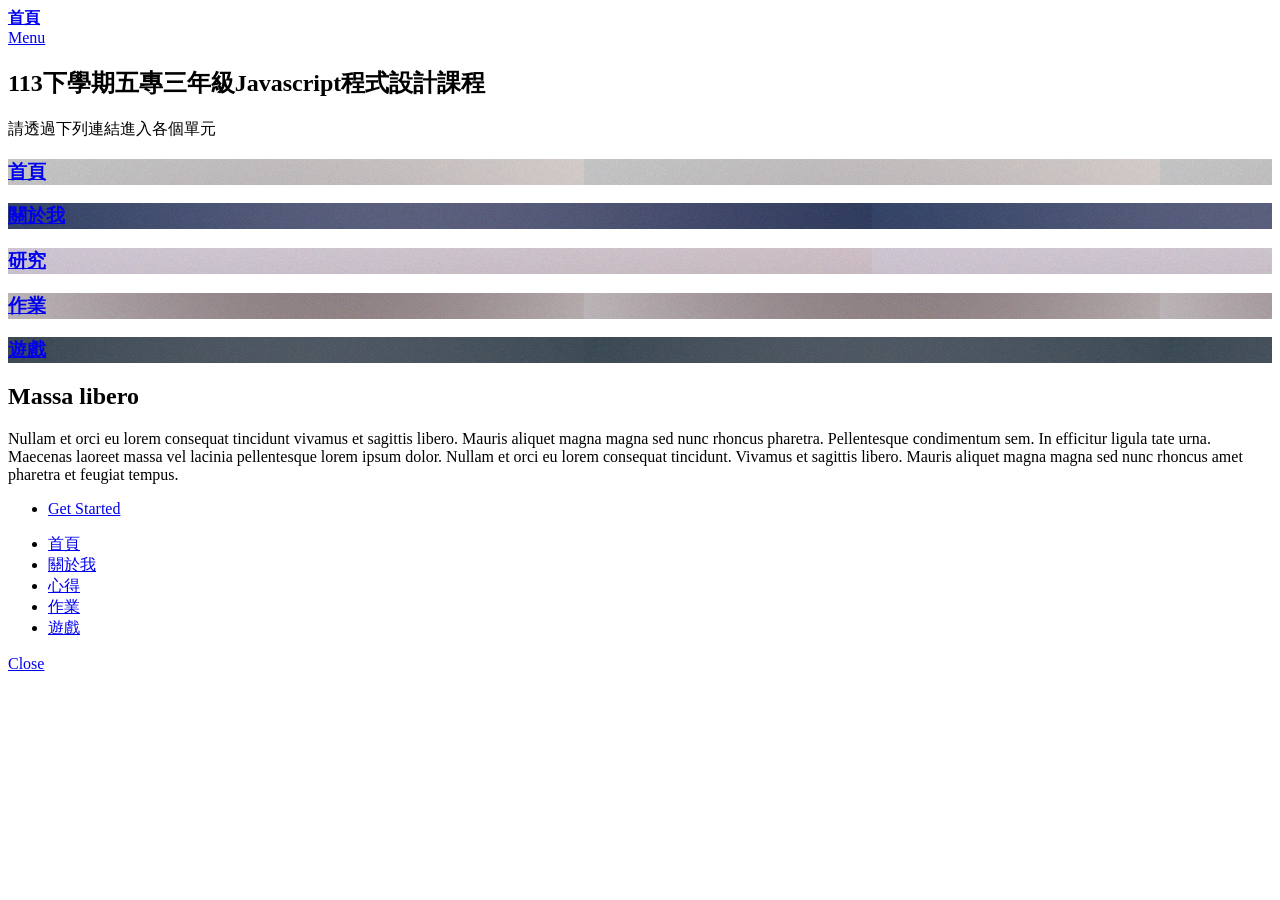
==== commit 66022e57: "更新關於我頁面，替換社交媒體連結並修改首頁標題" ====
--- a/html5up-forty/index.html
+++ b/html5up-forty/index.html
@@ -14,7 +14,7 @@
 
         <!-- Header -->
         <header id="header" class="alt">
-            <a href="index.html" class="logo"><strong>Forty</strong> <span>by HTML5 UP</span></a>
+            <a href="index.html" class="logo"><strong>首頁</strong> </a>
             <nav>
                 <a href="#menu">Menu</a>
             </nav>
@@ -25,46 +25,87 @@
             <ul class="links">
                 <li><a href="index.html">首頁</a></li>
                 <li><a href="about.html">關於我</a></li>
-                <li><a href="research.html">研究</a></li>
+                <li><a href="research.html">心得</a></li>
                 <li><a href="homework.html">作業</a></li>
                 <li><a href="game.html">遊戲</a></li>
             </ul>
         </nav>
 
-        <!-- Banner -->
-        <section id="banner" class="major">
-            <div class="inner">
-                <header class="major">
-                    <h1>103下學期五專三年級Javascript程式設計課程</h1>
-                </header>
-                <div class="content">
-                    <p>請透過下列連結進入各個單元</p>
-                    <ul class="actions">
-                        <li><a href="index.html" class="button primary">首頁</a></li>
-                        <li><a href="about.html" class="button">關於我</a></li>
-                        <li><a href="research.html" class="button">研究</a></li>
-                        <li><a href="homework.html" class="button">作業</a></li>
-                        <li><a href="game.html" class="button">遊戲</a></li>
-                    </ul>
-                </div>
-            </div>
-        </section>
+       <!-- ...existing code... -->
+<!-- Banner -->
+<section id="banner" class="major">
+    <div class="inner">
+        <header class="major">
+            <h1>113下學期五專三年級Javascript程式設計課程</h1>
+        </header>
+        <div class="content">
+            <p>請透過下列連結進入各個單元</p>
+        </div>
+    </div>
+</section>
 
-        <!-- Main -->
-        <div id="main">
-            <!-- 你可以選擇在這裡加入更多內容 -->
+<!-- Main -->
+<div id="main">
+
+    <!-- One -->
+    <section id="one" class="tiles">
+        <article>
+            <span class="image">
+                <img src="images/pic01.jpg" alt="首頁" />
+            </span>
+            <header class="major">
+                <h3><a href="index.html" class="link">首頁</a></h3>
+            </header>
+        </article>
+        <article>
+            <span class="image">
+                <img src="images/pic02.jpg" alt="關於我" />
+            </span>
+            <header class="major">
+                <h3><a href="about.html" class="link">關於我</a></h3>
+            </header>
+        </article>
+        <article>
+            <span class="image">
+                <img src="images/pic03.jpg" alt="研究" />
+            </span>
+            <header class="major">
+                <h3><a href="research.html" class="link">研究</a></h3>
+            </header>
+        </article>
+        <article>
+            <span class="image">
+                <img src="images/pic04.jpg" alt="作業" />
+            </span>
+            <header class="major">
+                <h3><a href="homework.html" class="link">作業</a></h3>
+            </header>
+        </article>
+        <article>
+            <span class="image">
+                <img src="images/pic05.jpg" alt="遊戲" />
+            </span>
+            <header class="major">
+                <h3><a href="game.html" class="link">遊戲</a></h3>
+            </header>
+        </article>
+    </section>
+
+    <!-- Two -->
+    <section id="two">
+        <div class="inner">
+            <header class="major">
+                <h2>Massa libero</h2>
+            </header>
+            <p>Nullam et orci eu lorem consequat tincidunt vivamus et sagittis libero. Mauris aliquet magna magna sed nunc rhoncus pharetra. Pellentesque condimentum sem. In efficitur ligula tate urna. Maecenas laoreet massa vel lacinia pellentesque lorem ipsum dolor. Nullam et orci eu lorem consequat tincidunt. Vivamus et sagittis libero. Mauris aliquet magna magna sed nunc rhoncus amet pharetra et feugiat tempus.</p>
+            <ul class="actions">
+                <li><a href="landing.html" class="button next">Get Started</a></li>
+            </ul>
         </div>
+    </section>
 
-        <!-- Footer -->
-        <footer id="footer">
-            <div class="inner">
-                <ul class="copyright">
-                    <li>&copy; Untitled</li><li>Design: <a href="https://html5up.net">HTML5 UP</a></li>
-                </ul>
-            </div>
-        </footer>
-
-    </div>
+</div>
+<!-- ...existing code... -->
 
     <!-- Scripts -->
     <script src="assets/js/jquery.min.js"></script>
@@ -76,4 +117,4 @@
     <script src="assets/js/main.js"></script>
 
 </body>
-</html>
+</html>
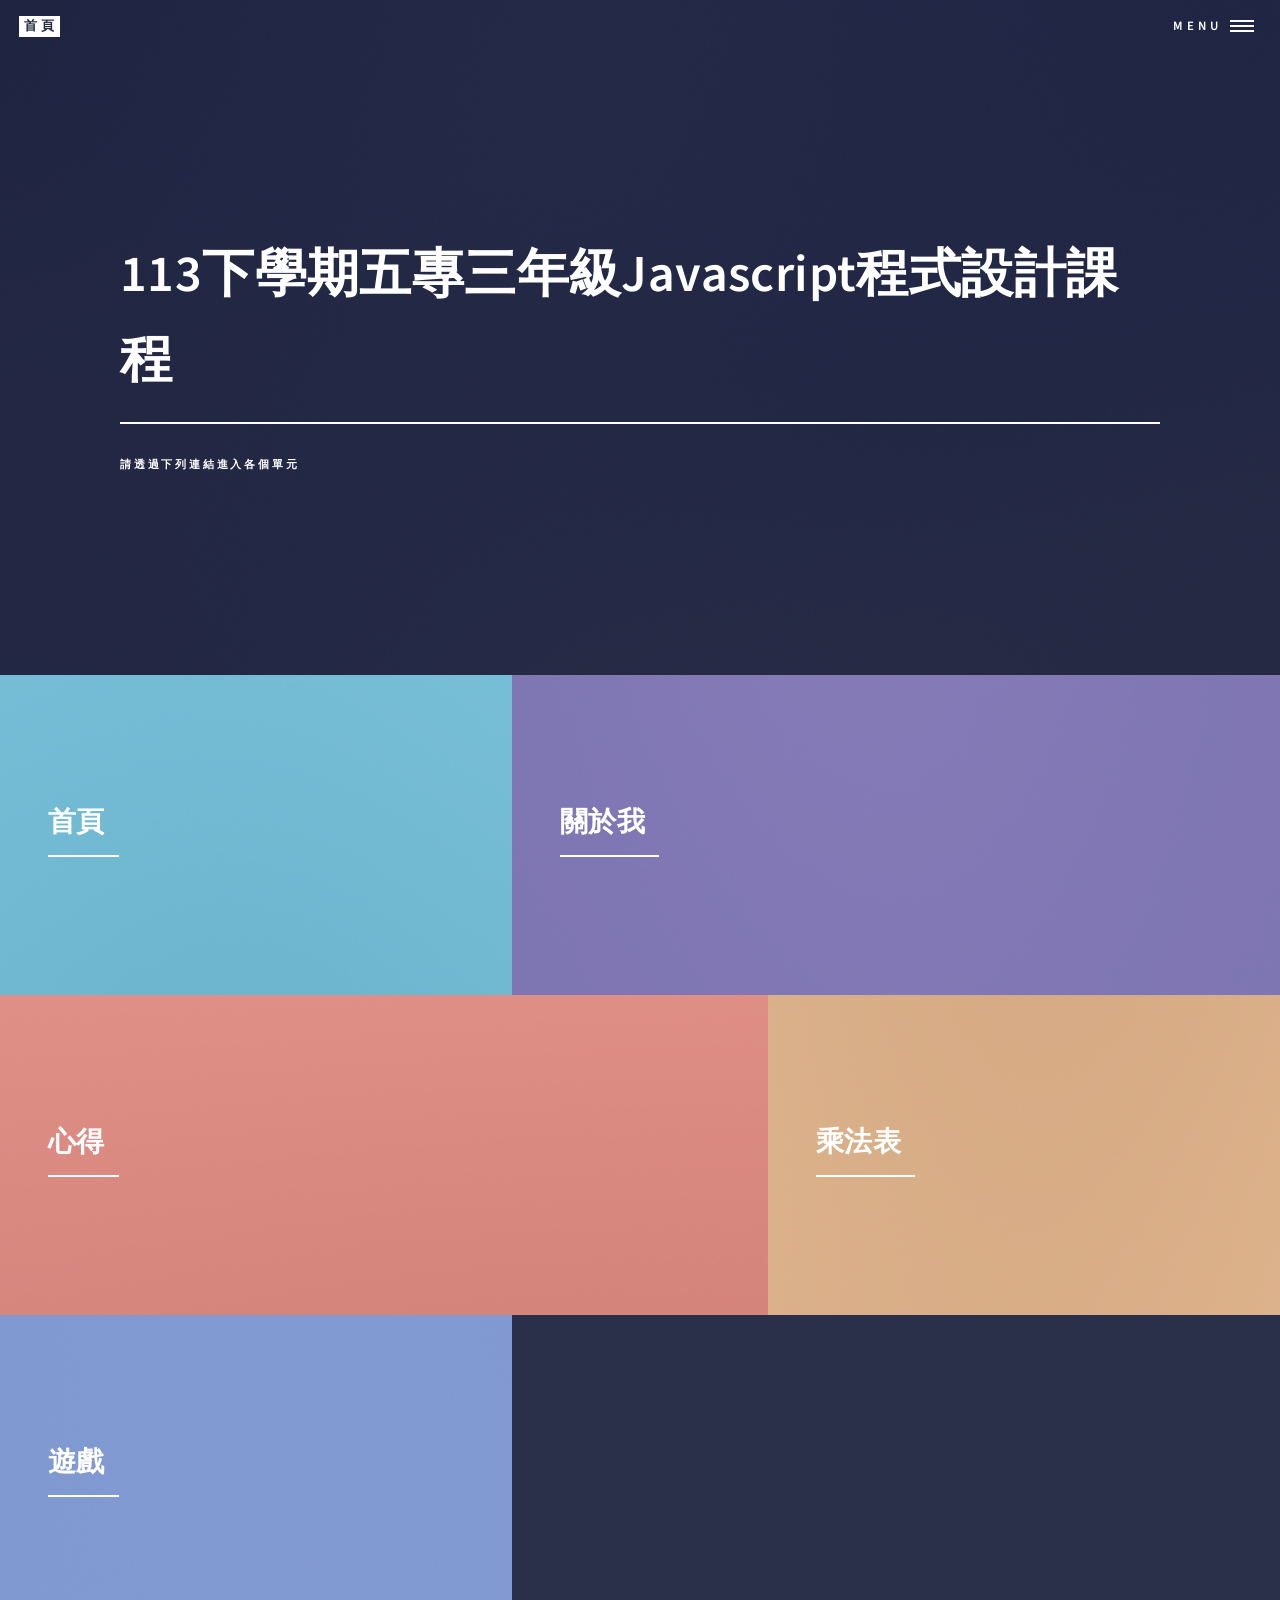
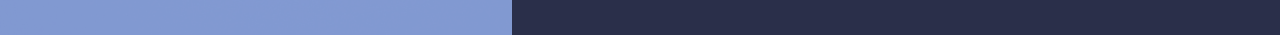
==== commit ad1730dc: "更新關於我頁面，調整導航連結並新增工作經歷；新增水拼圖遊戲頁面及相關JavaScript邏輯；新增乘法表頁面；刪除不必要的登陸頁面；更新樣式以改善顯示效果。" ====
--- a/html5up-forty/index.html
+++ b/html5up-forty/index.html
@@ -25,8 +25,8 @@
             <ul class="links">
                 <li><a href="index.html">首頁</a></li>
                 <li><a href="about.html">關於我</a></li>
-                <li><a href="research.html">心得</a></li>
-                <li><a href="homework.html">作業</a></li>
+                <li><a href="feel.html">心得</a></li>
+                <li><a href="xx.html">乘法表</a></li>
                 <li><a href="game.html">遊戲</a></li>
             </ul>
         </nav>
@@ -67,18 +67,18 @@
         </article>
         <article>
             <span class="image">
-                <img src="images/pic03.jpg" alt="研究" />
+                <img src="images/pic03.jpg" alt="心得" />
             </span>
             <header class="major">
-                <h3><a href="research.html" class="link">研究</a></h3>
+                <h3><a href="feel.html" class="link">心得</a></h3>
             </header>
         </article>
         <article>
             <span class="image">
-                <img src="images/pic04.jpg" alt="作業" />
+                <img src="images/pic04.jpg" alt="乘法表" />
             </span>
             <header class="major">
-                <h3><a href="homework.html" class="link">作業</a></h3>
+                <h3><a href="xx.html" class="link">乘法表</a></h3>
             </header>
         </article>
         <article>
@@ -86,25 +86,12 @@
                 <img src="images/pic05.jpg" alt="遊戲" />
             </span>
             <header class="major">
-                <h3><a href="game.html" class="link">遊戲</a></h3>
+                <h3><a href="game2.html" class="link">遊戲</a></h3>
             </header>
         </article>
     </section>
 
-    <!-- Two -->
-    <section id="two">
-        <div class="inner">
-            <header class="major">
-                <h2>Massa libero</h2>
-            </header>
-            <p>Nullam et orci eu lorem consequat tincidunt vivamus et sagittis libero. Mauris aliquet magna magna sed nunc rhoncus pharetra. Pellentesque condimentum sem. In efficitur ligula tate urna. Maecenas laoreet massa vel lacinia pellentesque lorem ipsum dolor. Nullam et orci eu lorem consequat tincidunt. Vivamus et sagittis libero. Mauris aliquet magna magna sed nunc rhoncus amet pharetra et feugiat tempus.</p>
-            <ul class="actions">
-                <li><a href="landing.html" class="button next">Get Started</a></li>
-            </ul>
-        </div>
-    </section>
-
-</div>
+   
 <!-- ...existing code... -->
 
     <!-- Scripts -->
--- a/html5up-forty/assets/css/main.css
+++ b/html5up-forty/assets/css/main.css
@@ -3949,4 +3949,29 @@
 			transform: none;
 			opacity: 1;
 			visibility: visible;
-		}+		}
+		.spotlights > section:nth-child(2n) {
+    flex-direction: row-reverse;
+}
+.tube {
+    display: inline-block;
+    width: 40px;
+    height: 160px;
+    border: 2px solid #222;
+    border-radius: 12px 12px 8px 8px;
+    margin: 0 10px;
+    background: #eee;
+    vertical-align: bottom;
+    position: relative;
+    cursor: pointer;
+}
+.tube.selected {
+    border: 2px solid #f78f1e;
+    box-shadow: 0 0 8px #f78f1e;
+}
+.block {
+    width: 100%;
+    height: 22%;
+    border-radius: 6px;
+    margin-bottom: 2px;
+}
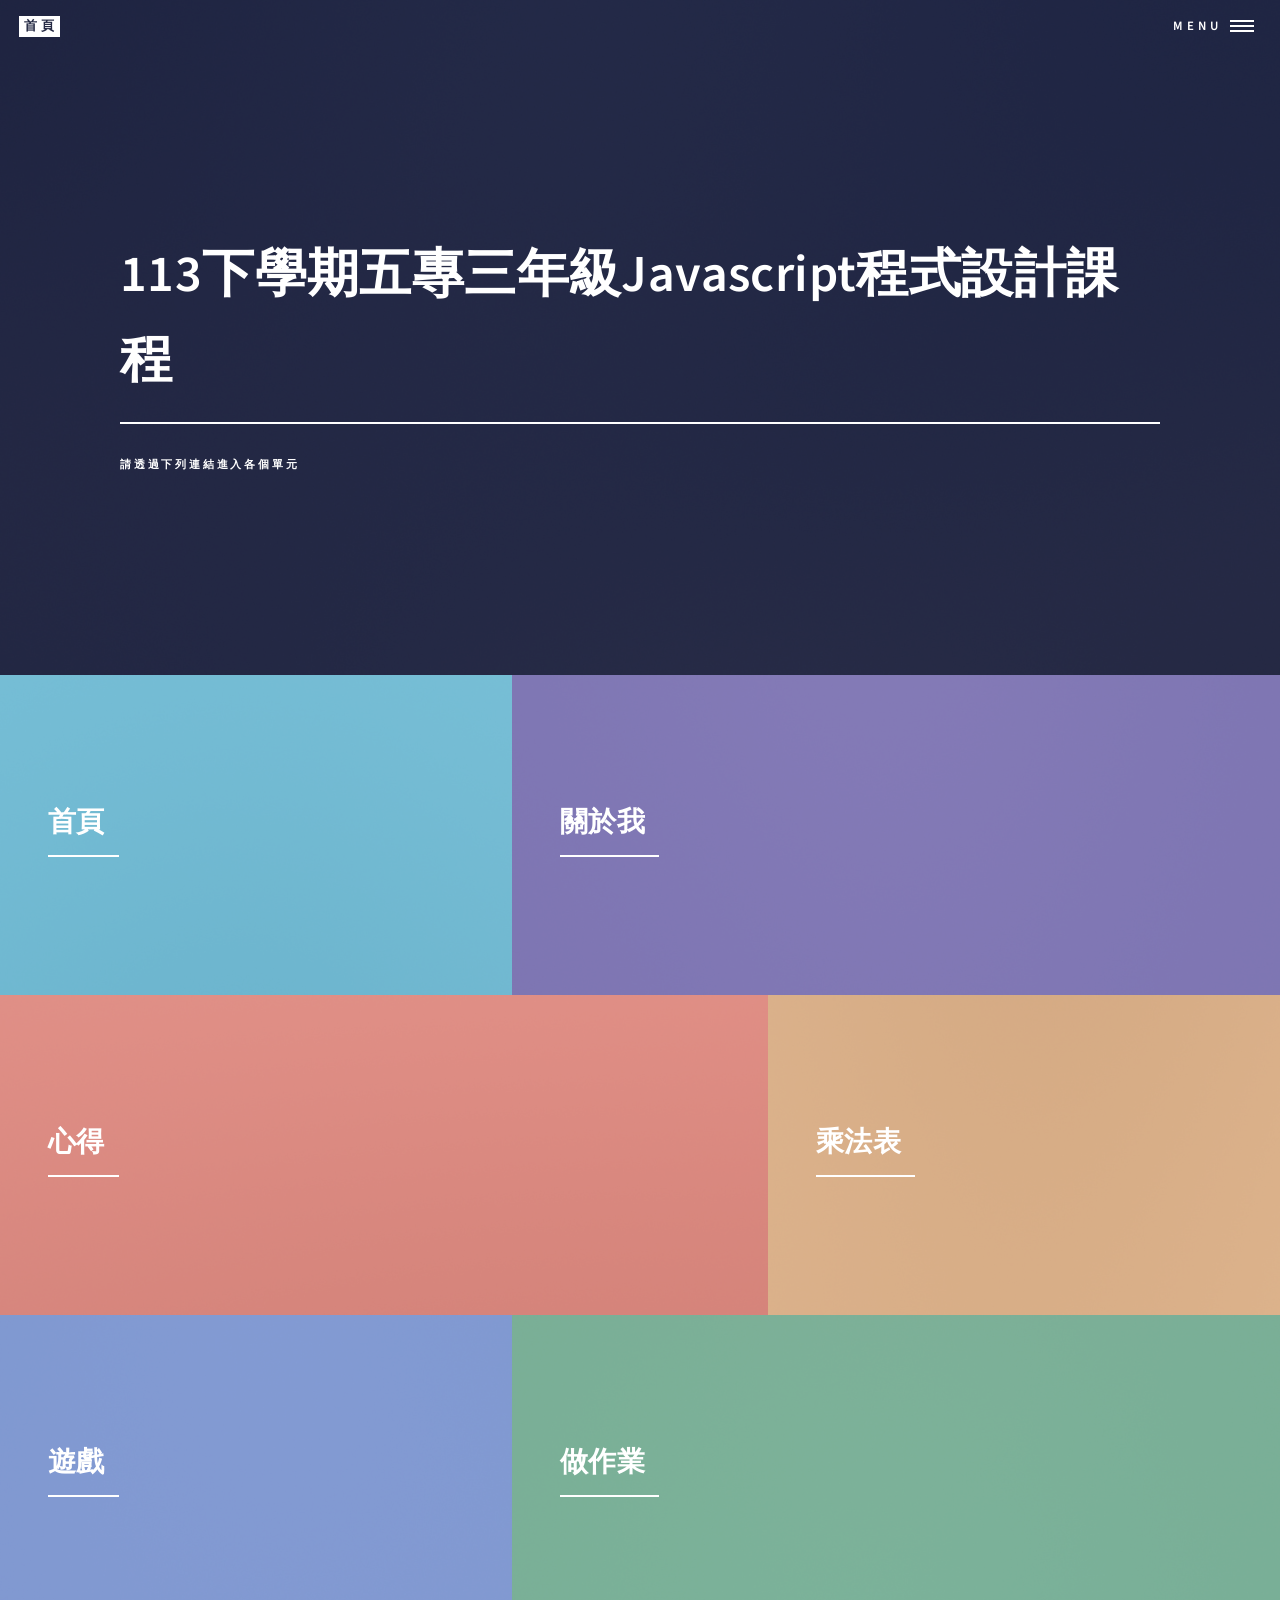
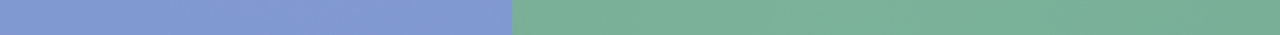
==== commit 120e7ec0: "更新遊戲連結至新遊戲頁面，調整相關樣式及JavaScript邏輯" ====
--- a/html5up-forty/index.html
+++ b/html5up-forty/index.html
@@ -27,7 +27,7 @@
                 <li><a href="about.html">關於我</a></li>
                 <li><a href="feel.html">心得</a></li>
                 <li><a href="xx.html">乘法表</a></li>
-                <li><a href="game.html">遊戲</a></li>
+                <li><a href="game2.html">遊戲</a></li>
             </ul>
         </nav>
 
@@ -65,31 +65,41 @@
                 <h3><a href="about.html" class="link">關於我</a></h3>
             </header>
         </article>
-        <article>
-            <span class="image">
-                <img src="images/pic03.jpg" alt="心得" />
-            </span>
-            <header class="major">
-                <h3><a href="feel.html" class="link">心得</a></h3>
-            </header>
-        </article>
-        <article>
-            <span class="image">
-                <img src="images/pic04.jpg" alt="乘法表" />
-            </span>
-            <header class="major">
-                <h3><a href="xx.html" class="link">乘法表</a></h3>
-            </header>
-        </article>
-        <article>
-            <span class="image">
-                <img src="images/pic05.jpg" alt="遊戲" />
-            </span>
-            <header class="major">
-                <h3><a href="game2.html" class="link">遊戲</a></h3>
-            </header>
-        </article>
-    </section>
+    <article>
+        <span class="image">
+            <img src="images/pic03.jpg" alt="心得" />
+        </span>
+        <header class="major">
+            <h3><a href="feel.html" class="link">心得</a></h3>
+        </header>
+    </article>
+    <article>
+        <span class="image">
+            <img src="images/pic04.jpg" alt="乘法表" />
+        </span>
+        <header class="major">
+            <h3><a href="xx.html" class="link">乘法表</a></h3>
+        </header>
+    </article>
+    <article>
+        <span class="image">
+            <img src="images/pic05.jpg" alt="遊戲" />
+        </span>
+        <header class="major">
+            <h3><a href="game2.html" class="link">遊戲</a></h3>
+        </header>
+    </article>
+    <!-- 新增「做作業」區塊，格式和遊戲一樣 -->
+    <article>
+        <span class="image">
+            <img src="images/pic06.jpg" alt="做作業" />
+        </span>
+        <header class="major">
+            <h3><a href="https://jiadeshen.github.io/0508-1app/" class="link" target="_blank">做作業</a></h3>
+        </header>
+    </article>
+</section>
+    
 
    
 <!-- ...existing code... -->
--- a/html5up-forty/assets/css/main.css
+++ b/html5up-forty/assets/css/main.css
@@ -2723,6 +2723,7 @@
 		-ms-flex-wrap: wrap;
 		flex-wrap: wrap;
 		border-top: 0 !important;
+		
 	}
 
 		.tiles + * {
@@ -3964,7 +3965,12 @@
     vertical-align: bottom;
     position: relative;
     cursor: pointer;
+    display: inline-flex;
+    flex-direction: column-reverse; /* 讓水塊從底部開始堆疊 */
+    justify-content: flex-start;
+    /* ...其他樣式... */
 }
+
 .tube.selected {
     border: 2px solid #f78f1e;
     box-shadow: 0 0 8px #f78f1e;
@@ -3974,4 +3980,22 @@
     height: 22%;
     border-radius: 6px;
     margin-bottom: 2px;
+}
+#game-container {
+    display: flex;
+    justify-content: center;
+    align-items: flex-end;
+    gap: 16px;
+    margin: 30px auto 0 auto;
+}
+#msg {
+    margin-top: 24px;
+    font-size: 2em;
+    font-weight: bold;
+    color: #f78f1e;
+    text-align: center;
+}
+#start-btn {
+    display: inline-block;
+    margin-bottom: 20px;
 }
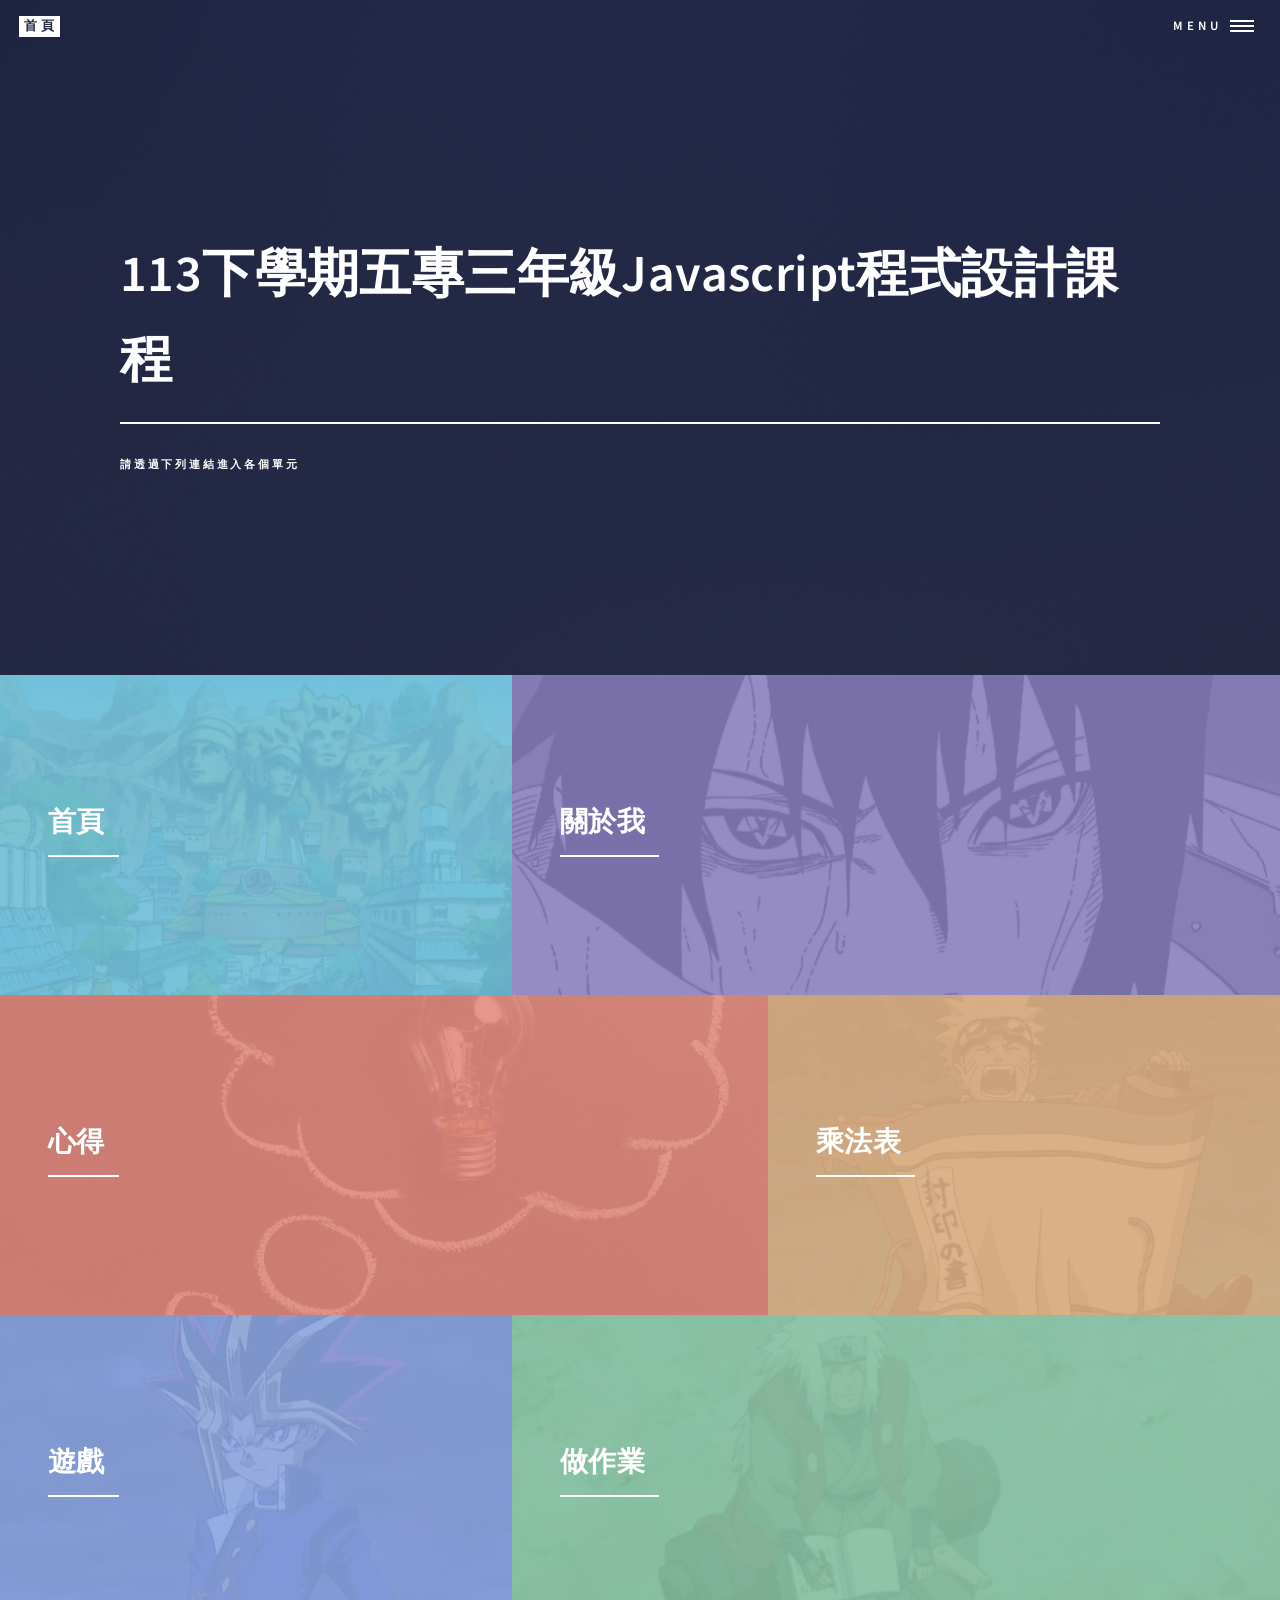
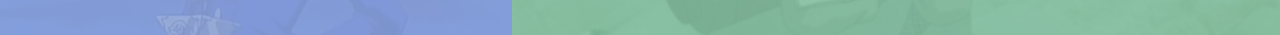
==== commit d1c4a22a: "新增多個圖片檔案並更新首頁圖片連結以改善顯示效果" ====
--- a/html5up-forty/index.html
+++ b/html5up-forty/index.html
@@ -49,17 +49,17 @@
 
     <!-- One -->
     <section id="one" class="tiles">
+<article>
+    <span class="image">
+        <img src="images/home.jpg" alt="首頁" />
+    </span>
+    <header class="major">
+        <h3><a href="index.html" class="link">首頁</a></h3>
+    </header>
+</article>
         <article>
             <span class="image">
-                <img src="images/pic01.jpg" alt="首頁" />
-            </span>
-            <header class="major">
-                <h3><a href="index.html" class="link">首頁</a></h3>
-            </header>
-        </article>
-        <article>
-            <span class="image">
-                <img src="images/pic02.jpg" alt="關於我" />
+                <img src="images/me.jpg" alt="關於我" />
             </span>
             <header class="major">
                 <h3><a href="about.html" class="link">關於我</a></h3>
@@ -67,7 +67,7 @@
         </article>
     <article>
         <span class="image">
-            <img src="images/pic03.jpg" alt="心得" />
+            <img src="images/feel.jpg" alt="心得" />
         </span>
         <header class="major">
             <h3><a href="feel.html" class="link">心得</a></h3>
@@ -75,7 +75,7 @@
     </article>
     <article>
         <span class="image">
-            <img src="images/pic04.jpg" alt="乘法表" />
+            <img src="images/xx.jpg" alt="乘法表" />
         </span>
         <header class="major">
             <h3><a href="xx.html" class="link">乘法表</a></h3>
@@ -83,7 +83,7 @@
     </article>
     <article>
         <span class="image">
-            <img src="images/pic05.jpg" alt="遊戲" />
+            <img src="images/game.jpg" alt="遊戲" />
         </span>
         <header class="major">
             <h3><a href="game2.html" class="link">遊戲</a></h3>
@@ -92,7 +92,7 @@
     <!-- 新增「做作業」區塊，格式和遊戲一樣 -->
     <article>
         <span class="image">
-            <img src="images/pic06.jpg" alt="做作業" />
+            <img src="images/homework.jpg" alt="做作業" />
         </span>
         <header class="major">
             <h3><a href="https://jiadeshen.github.io/0508-1app/" class="link" target="_blank">做作業</a></h3>
